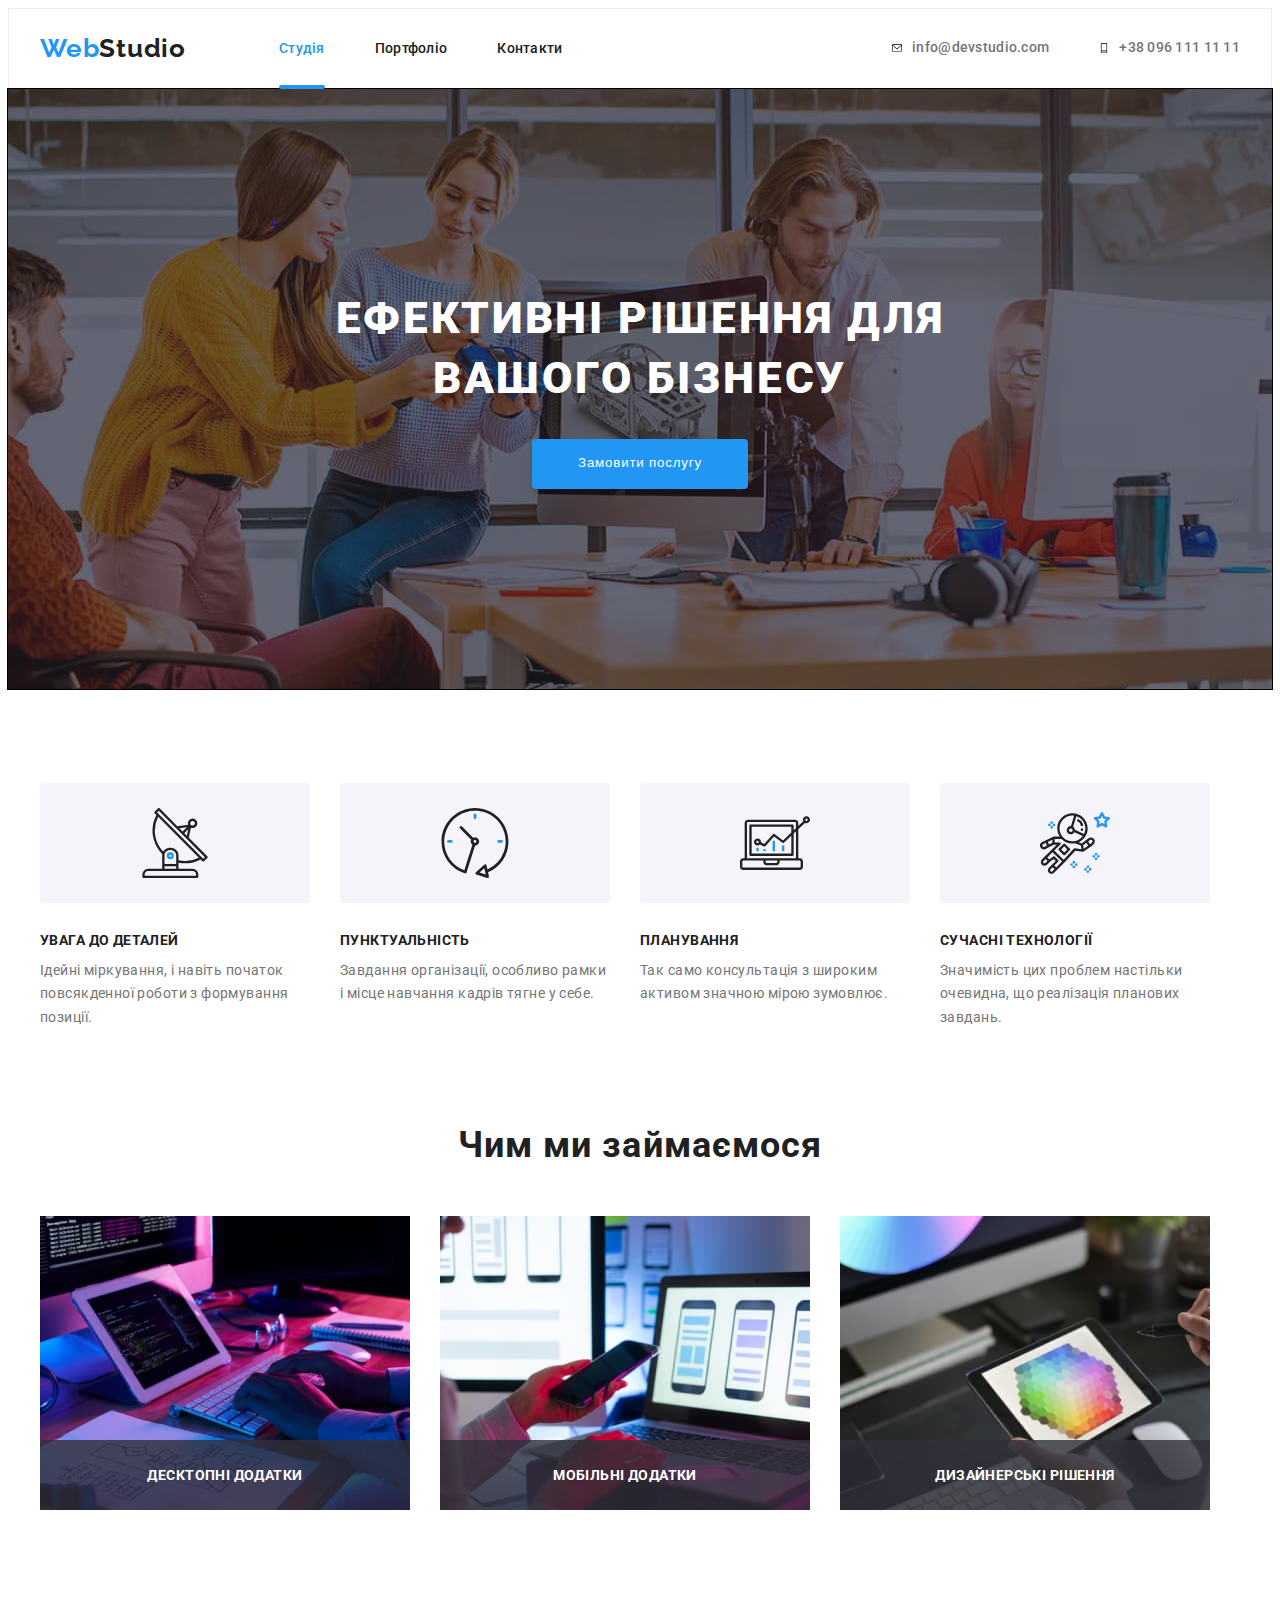
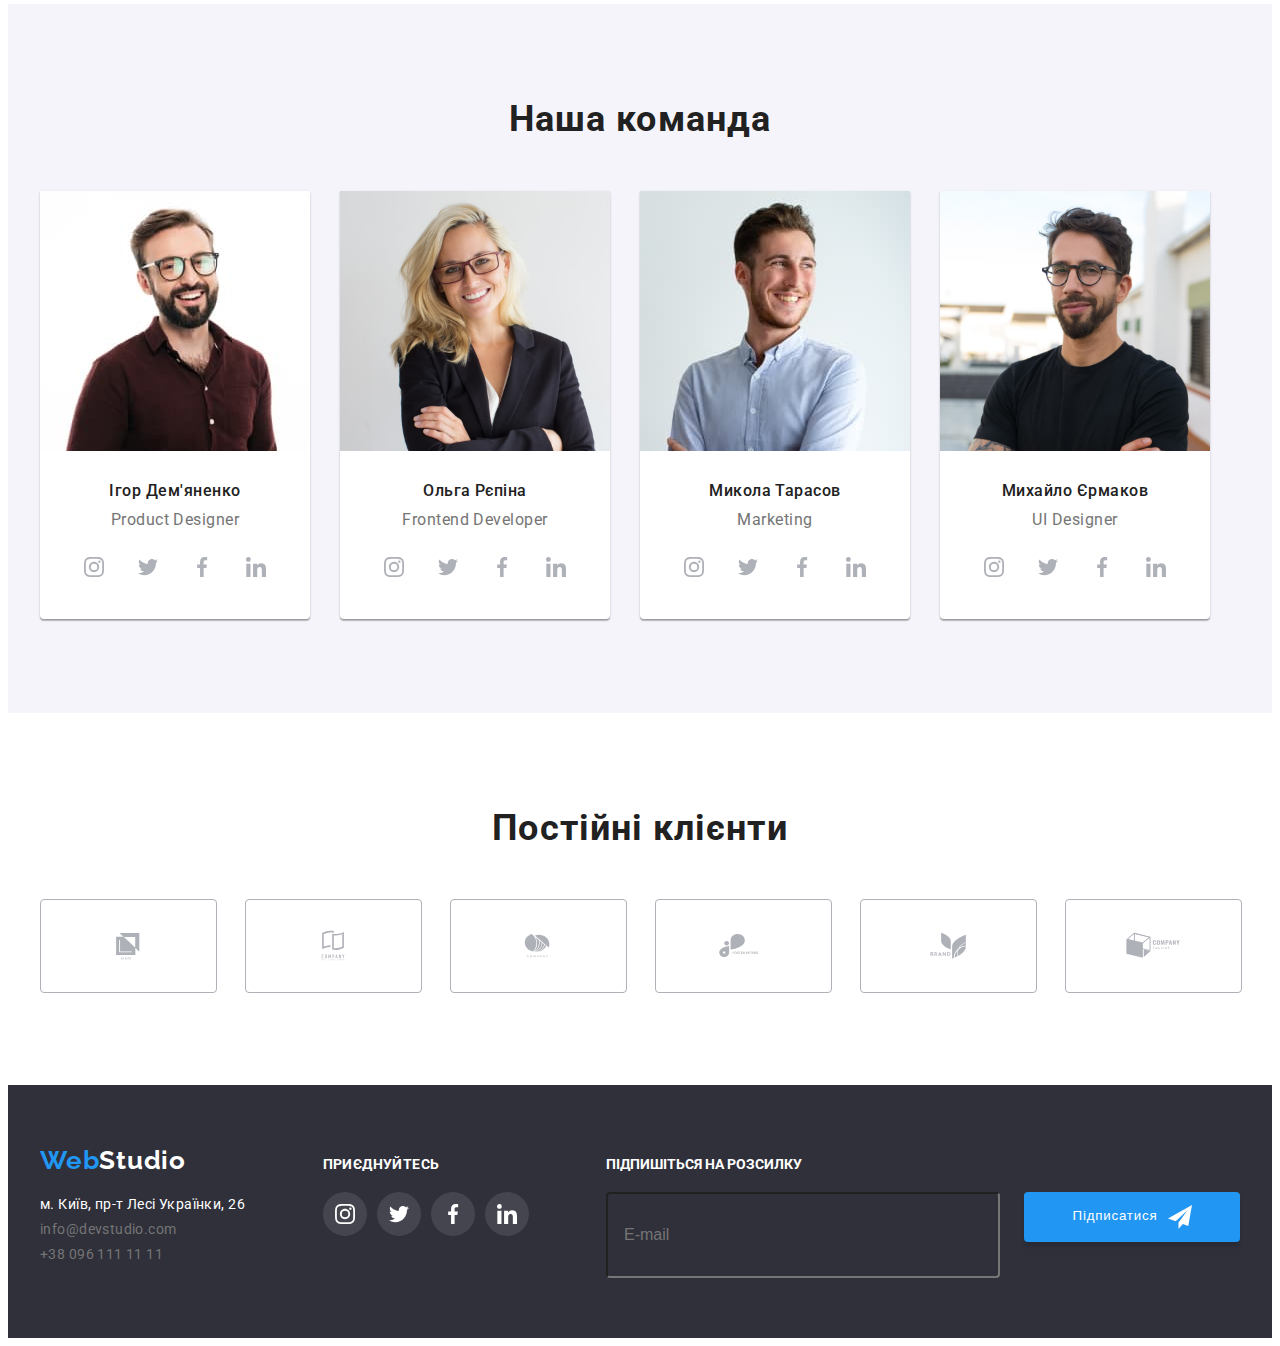
==== index.html @ 76cc4ef3 "Initial commit" ====
<!DOCTYPE html>
<html lang="uk">
  <head>
    <meta charset="UTF-8" />
    <meta http-equiv="X-UA-Compatible" content="IE=edge" />
    <meta name="viewport" content="width=device-width, initial-scale=1.0" />
    <title>Document</title>
    <!-- font-family-->
    <link rel="preconnect" href="https://fonts.googleapis.com" />
    <link rel="preconnect" href="https://fonts.gstatic.com" crossorigin />
    <link
      href="https://fonts.googleapis.com/css2?family=Montserrat:wght@400;700&family=Raleway:wght@300;700&family=Roboto:wght@400;500;700;900&display=swap"
      rel="stylesheet"
    />
    <link
      rel="stylesheet"
      href="https://cdnjs.cloudflare.com/ajax/libs/modern-normalize/1.1.0/modern-normalize.min.css"
      integrity="sha512-wpPYUAdjBVSE4KJnH1VR1HeZfpl1ub8YT/NKx4PuQ5NmX2tKuGu6U/JRp5y+Y8XG2tV+wKQpNHVUX03MfMFn9Q=="
      crossorigin="anonymous"
      referrerpolicy="no-referrer"
    />
    <!--<link rel="stylesheet" href="./css/styles.css" />-->
    <link rel="stylesheet" href="./css/main.min.css" />
  </head>
  <body>
    <header class="header">
      <div class="container header__container">
        <nav class="header__navigation">
          <a href="./index.html" class="logo-header link"
            ><span class="logo-blue">Web</span>Studio</a
          >
          <ul class="header__nav">
            <li>
              <a href="./index.html" class="header__nav-link header__studio link"
                >Студія</a
              >
            </li>
            <li>
              <a href="./portfolio.html" class="header__nav-link link"
                >Портфоліо</a
              >
            </li>
            <li>
              <a href="" class="header__nav-link link">Контакти</a>
            </li>
          </ul>
        </nav>

        <ul class="header__contact">
          <li>
            <a href="mailto:info@devstudio.com" class="header__contact-mail link"
              ><svg class="header__mail-icon" width="10" height="16">
                <use href="./images/icons.svg#icon-envelope-hover"></use></svg>
              info@devstudio.com</a>
                      </li>
          <li>
            <a href="tel:+3809611111" class="header__contact-tel link"
              ><svg class="header__tel-icon" width="10" height="16">
                <use href="./images/icons.svg#icon-Vector"></use>
              </svg>
              +38 096 111 11 11</a>
                      </li>
        </ul>
      </div>
    </header>
    <main>
      <section class="section hero">
        <div class="container">
          <h1 class="hero__title">ЕФЕКТИВНІ РІШЕННЯ ДЛЯ ВАШОГО БІЗНЕСУ</h1>

          <button class="btn" type="button" data-modal-open>
            Замовити послугу
          </button>
        </div>
      </section>
      <section class="section work">
        <div class="container">
          <h2 class="visually-hidden">Особливості</h2>
          <ul class="work-about">
            <li class="work-list">
              <div class="work-group-link link">
                <svg class="work-group-icon" width="70" height="70">
                  <use href="./images/icons.svg#icon-antenna-1"></use>
                </svg>
              </div>
              <h3 class="work-title">УВАГА ДО ДЕТАЛЕЙ</h3>
              <p class="work-text">
                Ідейні міркування, і навіть початок повсякденної роботи з
                формування позиції.
              </p>
            </li>
            <li class="work-list">
              <div class="work-group-link link">
                <svg class="work-group-icon" width="70" height="70">
                  <use href="./images/icons.svg#icon-clock-1"></use>
                </svg>
              </div>
              <h3 class="work-title">ПУНКТУАЛЬНІСТЬ</h3>
              <p class="work-text">
                Завдання організації, особливо рамки і місце навчання кадрів
                тягне у себе.
              </p>
            </li>

            <li class="work-list">
              <div class="work-group-link link">
                <svg class="work-group-icon" width="70" height="70">
                  <use href="./images/icons.svg#icon-diagram-1"></use>
                </svg>
              </div>
              <h3 class="work-title">ПЛАНУВАННЯ</h3>
              <p class="work-text">
                Так само консультація з широким активом значною мірою зумовлює.
              </p>
            </li>
            <li class="work-list">
              <div class="work-group-link link">
                <svg class="work-group-icon" width="70" height="70">
                  <use href="./images/icons.svg#icon-astronaut-1"></use>
                </svg>
              </div>
              <h3 class="work-title">СУЧАСНІ ТЕХНОЛОГІЇ</h3>
              <p class="work-text">
                Значимість цих проблем настільки очевидна, що реалізація
                планових завдань.
              </p>
            </li>
          </ul>
        </div>
      </section>
      <section class="section">
        <div class="container label">
          <h2 class="section__title">Чим ми займаємося</h2>
          <ul class="img-list list">
            <li>
              <div class="img-list-label">
                <img
                  src="./images/comp.jpg"
                  alt="компьютер"
                  width="370"
                  height="294"
                />
                <div class="label-name">
                  <p>ДЕСКТОПНІ ДОДАТКИ</p>
                </div>
              </div>
            </li>
            <li>
              <div class="img-list-label">
                <img
                  src="./images/mobile.jpg"
                  alt="телефон"
                  width="370"
                  height="294"
                />
                <div class="label-name">
                  <p>МОБІЛЬНІ ДОДАТКИ</p>
                </div>
              </div>
            </li>
            <li>
              <div class="img-list-label">
                <img
                  src="./images/tablet.jpg"
                  alt="планшет"
                  width="370"
                  height="294"
                />
                <div class="label-name">
                  <p>ДИЗАЙНЕРСЬКІ РІШЕННЯ</p>
                </div>
              </div>
            </li>
          </ul>
        </div>
      </section>
      <section class="section command">
        <div class="container">
          <h2 class="section__title">Наша команда</h2>
          <ul class="command-img-list list">
            <li class="command-item">
              <img
                class="img"
                src="./images/designer.jpg"
                alt="фото"
                width="270"
                height="260"
              />

              <div class="name-work">
                <h3 class="section__name">Ігор Дем'яненко</h3>
                <p class="section__text" lang="en">Product Designer</p>
                <ul class="soc-list list">
                  <li class="soc-item">
                    <a href="" class="soc-link link"
                      ><svg class="soc-icon" width="20" height="20">
                        <use
                          href="./images/icons.svg#icon-instagram-2"
                        ></use></svg>
                    </a>
                  </li>
                  <li class="soc-item">
                    <a href="" class="soc-link link"
                      ><svg class="soc-icon" width="20" height="20">
                        <use
                          href="./images/icons.svg#icon-twitter-1"
                        ></use></svg>
                    </a>
                  </li>
                  <li class="soc-item">
                    <a href="" class="soc-link link"
                      ><svg class="soc-icon" width="20" height="20">
                        <use
                          href="./images/icons.svg#icon-facebook-1"
                        ></use></svg>
                    </a>
                  </li>
                  <li class="soc-item">
                    <a href="" class="soc-link link"
                      ><svg class="soc-icon" width="20" height="20">
                        <use
                          href="./images/icons.svg#icon-linkedin-1"
                        ></use></svg>
                    </a>
                  </li>
                </ul>
              </div>
            </li>
            <li class="command-item">
              <img
                src="./images/frontend.jpg"
                alt="фото"
                width="270"
                height="260"
              />

              <div class="name-work">
                <h3 class="section__name">Ольга Рєпіна</h3>
                <p class="section__text" lang="en">Frontend Developer</p>
                <ul class="soc-list list">
                  <li class="soc-item">
                    <a href="" class="soc-link link"
                      ><svg class="soc-icon" width="20" height="20">
                        <use
                          href="./images/icons.svg#icon-instagram-2"
                        ></use></svg>
                    </a>
                  </li>
                  <li class="soc-item">
                    <a href="" class="soc-link link"
                      ><svg class="soc-icon" width="20" height="20">
                        <use
                          href="./images/icons.svg#icon-twitter-1"
                        ></use></svg>
                    </a>
                  </li>
                  <li class="soc-item">
                    <a href="" class="soc-link link"
                      ><svg class="soc-icon" width="20" height="20">
                        <use
                          href="./images/icons.svg#icon-facebook-1"
                        ></use></svg>
                    </a>
                  </li>
                  <li class="soc-item">
                    <a href="" class="soc-link link"
                      ><svg class="soc-icon" width="20" height="20">
                        <use
                          href="./images/icons.svg#icon-linkedin-1"
                        ></use></svg>
                    </a>
                  </li>
                </ul>
              </div>
            </li>
            <li class="command-item">
              <img
                src="./images/marketing.jpg"
                alt="фото"
                width="270"
                height="260"
              />

              <div class="name-work">
                <h3 class="section__name">Микола Тарасов</h3>
                <p class="section__text" lang="en">Marketing</p>
                <ul class="soc-list list">
                  <li class="soc-item">
                    <a href="" class="soc-link link"
                      ><svg class="soc-icon" width="20" height="20">
                        <use
                          href="./images/icons.svg#icon-instagram-2"
                        ></use></svg>
                    </a>
                  </li>
                  <li class="soc-item">
                    <a href="" class="soc-link link"
                      ><svg class="soc-icon" width="20" height="20">
                        <use
                          href="./images/icons.svg#icon-twitter-1"
                        ></use></svg>
                    </a>
                  </li>
                  <li class="soc-item">
                    <a href="" class="soc-link link"
                      ><svg class="soc-icon" width="20" height="20">
                        <use
                          href="./images/icons.svg#icon-facebook-1"
                        ></use></svg>
                    </a>
                  </li>
                  <li class="soc-item">
                    <a href="" class="soc-link link"
                      ><svg class="soc-icon" width="20" height="20">
                        <use
                          href="./images/icons.svg#icon-linkedin-1"
                        ></use></svg>
                    </a>
                  </li>
                </ul>
              </div>
            </li>
            <li class="command-item">
              <img src="./images/ui.jpg" alt="фото" width="270" height="260" />

              <div class="name-work">
                <h3 class="section__name">Михайло Єрмаков</h3>
                <p class="section__text" lang="en">UI Designer</p>
                <ul class="soc-list list">
                  <li class="soc-item">
                    <a href="" class="soc-link link"
                      ><svg class="soc-icon" width="20" height="20">
                        <use
                          href="./images/icons.svg#icon-instagram-2"
                        ></use></svg>
                    </a>
                  </li>
                  <li class="soc-item">
                    <a href="" class="soc-link link"
                      ><svg class="soc-icon" width="20" height="20">
                        <use
                          href="./images/icons.svg#icon-twitter-1"
                        ></use></svg>
                    </a>
                  </li>
                  <li class="soc-item">
                    <a href="" class="soc-link link"
                      ><svg class="soc-icon" width="20" height="20">
                        <use
                          href="./images/icons.svg#icon-facebook-1"
                        ></use></svg>
                    </a>
                  </li>
                  <li class="soc-item">
                    <a href="" class="soc-link link"
                      ><svg class="soc-icon" width="20" height="20">
                        <use
                          href="./images/icons.svg#icon-linkedin-1"
                        ></use></svg>
                    </a>
                  </li>
                </ul>
              </div>
            </li>
          </ul>
        </div>
      </section>
      <section class="section">
        <div class="container">
          <h2 class="section__title">Постійні клієнти</h2>
          <ul class="client-list list">
            <li class="client-item">
              <a href="" class="client-link link"
                ><svg class="client-icon" width="106" height="60">
                  <use href="./images/icons.svg#icon-yaco"></use>
                </svg>
              </a>
            </li>
            <li class="client-item">
              <a href="" class="client-link link"
                ><svg class="client-icon" width="106" height="60">
                  <use href="./images/icons.svg#icon-company"></use></svg>
              </a>
            </li>
            <li class="client-item">
              <a href="" class="client-link link"
                ><svg class="client-icon" width="106" height="60">
                  <use href="./images/icons.svg#icon-Logo"></use>
                  </svg></a>
            </li>
            <li class="client-item">
              <a href="" class="client-link link"
                ><svg class="client-icon" width="106" height="60">
                  <use href="./images/icons.svg#icon-Logo-1"></use></svg></a>
            </li>
            <li class="client-item">
              <a href="" class="client-link link"
                ><svg class="client-icon" width="106" height="60">
                  <use href="./images/icons.svg#icon-Logo-2"></use></svg>
              </a>
            </li>
            <li class="client-item">
              <a href="" class="client-link link"
                ><svg class="client-icon" width="106" height="60">
                  <use href="./images/icons.svg#icon-Logo-3"></use></svg>
              </a>
            </li>
          </ul>
        </div>
      </section>
    </main>
    <footer class="footer">
              <div class="container">
          <div class="container-logo">
            <a href="./index.html" class="logo-footer link"
              ><span class="logo-blue">Web</span>Studio</a
            >
            <address class="address">
              <a
                href="https://goo.gl/maps/vG6KCRYgaPiJuEGL6"
                target="_blank"
                rel="noopener noreferrer nofollow"
                class="color-maps link"
                >м. Київ, пр-т Лесі Українки, 26</a
              >
              <ul class="list-address">
                <li>
                  <a href="mailto:info@devstudio.com" class="color-mail link"
                    >info@devstudio.com</a
                  >
                </li>
                <li>
                  <a href="tel:+3809611111" class="color-tel link"
                    >+38 096 111 11 11</a
                  >
                </li>
              </ul>
            </address>
          </div>
         <div class="social">
            <p class="footer__title-soc">приєднуйтесь</p>
            <ul class="footer__soc-list list">
              <li class="footer__soc-item">
                <a href="" class="footer__soc-link link"
                  ><svg class="soc-icon" width="20" height="20">
                    <use href="./images/icons.svg#icon-instagram-2"></use></svg>
                </a>
              </li>
              <li class="footer__soc-item">
                <a href="" class="footer__soc-link link"
                  ><svg class="soc-icon" width="20" height="20">
                    <use href="./images/icons.svg#icon-twitter-1"></use></svg>
                </a>
              </li>
              <li class="footer__soc-item">
                <a href="" class="footer__soc-link link"
                  ><svg class="soc-icon" width="20" height="20">
                    <use href="./images/icons.svg#icon-facebook-1"></use></svg>
                </a>
              </li>
              <li class="footer__soc-item">
                <a href="" class="footer__soc-link link"
                  ><svg class="soc-icon" width="20" height="20">
                    <use href="./images/icons.svg#icon-linkedin-1"></use></svg>
                </a>
              </li>
            </ul>
         </div> 
          <div class="mail-list">
            <b class="title-mail">ПІДПИШІТЬСЯ НА РОЗСИЛКУ</b>
            <form class="group-subscribe">
              <input
                class="mail-input"
                type="email"
                name="mail"
                id="mail"
                placeholder="E-mail"
              />
              <label class="mail-label" for="mail"></label>
              <button class="subscribe" type="submit">
                Підписатися
                <svg class="icon-subscribe" width="24" height="24">
                  <use href="./images/icons.svg#icon-icon-send-1"></use>
                </svg>
              </button>
            </form>
          </div>
        </div>
             </footer>
    <div class="backdrop is-hidden" data-modal>
      <div class="modal">
        <button type="button" class="modal__close" data-modal-close>
          <svg class="modal__close-icon" width="18" height="18">
            <use href="./images/icons.svg#icon-close-black-18dp-2-1-1"></use>
          </svg>
        </button>
            <b class="group-title">Залиште свої дані, ми вам передзвонимо</b>
            <form>
          <div class="form-fild">
            <label class="form-label" for="name">Ім'я</label>
            <input class="form-input" type="text" name="name" id="name" />
            <svg class="modal__icon" width="12" height="12">
              <use href="./images/icons.svg#icon-person-black-18dp-1-1"></use>
            </svg>
                    </div>
          <div class="form-fild">
            <label class="form-label" for="tel">Телефон</label>
            <input class="form-input" type="tel" name="tel" id="tel" />
            <svg class="modal__icon" width="13" height="13">
              <use href="./images/icons.svg#icon-phone-black-18dp-1-1"></use>
            </svg>
          </div>
          <div class="form-fild">
            <label class="form-label" for="email">Пошта</label>
            <input class="form-input" type="email" name="email" id="email" />
           <svg class="modal__icon" width="15" height="12">
              <use href="./images/icons.svg#icon-email-black-18dp-1-1"></use>
            </svg>
          </div>
          <div class="form-comment">
            <label class="form-comment-label" for="comment">Коментар</label> 
            <textarea  class="text-input"            
              name="comment" id="comment"
              placeholder="Введіть текст"></textarea>
                     </div> 
          <div class="form-fild-check">  
                 <input
              class="check-input"
              type="checkbox"
              name="privacy"
              id="privacy"
            />
            <label class="check-text" for="privacy"> 
 Погоджуюся з розсилкою та приймаю
             <a class="terms-contract" href=""
                >Умови договору</a
              ></label>  
                    </div>
                   
                    <button class="modal__send" type="submit">Відправити</button>   
                  </form>
      
      </div>
    </div>
    <script src="./js/modal.js"></script>
  </body>
</html>
---- css/styles.css ----

---- css/main.min.css ----
:root{--main-title-color: #ffffff;--body-title-color: #212121;--body-text-color: #757575;--accent-color: #2196f3;--card-set-gap: 30px;--card-shadow: 0px 2px 1px -1px rgba(0, 0, 0, 0.2), 0px 1px 1px 0px rgba(0, 0, 0, 0.14), 0px 1px 3px 0px rgba(0, 0, 0, 0.12);--timing-function: cubic-bezier(0.4, 0, 0.2, 1)}.visually-hidden{position:absolute;white-space:nowrap;width:1px;height:1px;overflow:hidden;border:0;padding:0;clip:rect(0 0 0 0);-webkit-clip-path:inset(50%);clip-path:inset(50%);margin:-1px}body{font-family:"Roboto",sans-serif;font-size:14px;color:var(--body-title-color)}.container{width:1200px;padding-left:15px;padding-right:15px;margin-left:auto;margin-right:auto}.footer>.container{display:flex;align-items:baseline;justify-content:space-between}p,h1,h2,h3,h4,h5,h6{margin:0}img{display:block;max-width:100%;height:auto}ul,ol{margin:0}ul{list-style:none;padding-left:0}.div{margin:0}button{cursor:pointer}.link{text-decoration:none;color:inherit}.list{marker:none;padding:0;margin:0;display:flex;gap:30px;flex-wrap:wrap}.btn{background-color:var(--accent-color);width:216px;height:50px;text-align:center;line-height:1.87;letter-spacing:.06em;color:var(--main-title-color);box-shadow:0px 4px 4px rgba(0,0,0,.15);border-radius:4px;border:none;margin-top:30px}.button-list{text-align:center}.subscribe{background-color:var(--accent-color);display:flex;width:216px;height:50px;top:50%;left:50%;justify-content:center;align-items:center;text-align:center;line-height:1.87;letter-spacing:.06em;color:var(--main-title-color);box-shadow:0px 4px 4px rgba(0,0,0,.15);border-radius:4px;border:none;gap:10px}.cursor{display:flex;margin-bottom:50px;justify-content:center;gap:8px}.cursor .cursor-btn{background:#f5f4fa;border-radius:4px;border:#f5f4fa;display:inline-block;min-width:73px;min-height:38px;padding:6px 25px 6px 25px;font-weight:500;font-family:inherit;font-size:16px;transition-timing-function:var(--timing-function);transition-delay:250ms;transition-property:color,background-color,box-shadow}.cursor-btn:hover,.cursor-btn:focus{color:var(--main-title-color);background-color:var(--accent-color);box-shadow:0px 3px 1px rgba(0,0,0,.1),0px 1px 2px rgba(0,0,0,.08),0px 2px 2px rgba(0,0,0,.12)}.card-content-link{display:block;transition-timing-function:var(--timing-function);transition-delay:250ms;transition-property:box-shadow,transform}.card-content-link:hover{box-shadow:0px 1px 1px rgba(0,0,0,.12),0px 4px 4px rgba(0,0,0,.06),1px 4px 6px rgba(0,0,0,.16)}.card-content-img{position:relative;overflow:hidden}.card-content-text{position:absolute;top:0;font-size:18px;letter-spacing:.03em;line-height:156%;width:100%;height:100%;background:rgba(33,150,243,.9);color:var(--main-title-color);transition-timing-function:var(--timing-function);transition-delay:250ms;transition-property:transform;transition:transform 250ms linear;transform:translateY(100%)}.card-content-text p{padding-top:63px;padding-bottom:63px;padding-left:24px;padding-right:24px}.item:hover .card-content-text{transform:translateY(0%)}.card-set{list-style:none}.card-set .item{width:calc((100% - 60px)/3);border:1px solid #eee;background:#fff}.check-text{display:flex;align-items:center;font-size:14px;line-height:1.71;color:#757575}.check-input{-webkit-appearance:none;-moz-appearance:none}.check-text::before{content:"";width:16px;height:15px;border:2px solid #212121;border-radius:3px;margin-right:5px;display:flex;align-items:center;justify-content:center;fill:rgba(0,0,0,0)}.check-input:checked+.check-text::before{background-color:var(--accent-color);border-color:rgba(0,0,0,0);background-image:url(../images/check.svg);background-repeat:no-repeat}.client-item{width:calc((100% - 150px)/6);height:92px}.client-link{width:100%;height:100%;display:flex;align-items:center;justify-content:center;fill:#afb1b8;border:1px solid #afb1b8;border-radius:4px;transition-timing-function:var(--timing-function);transition-delay:250ms;transition-property:fill,border}.client-link:hover,.client-link:focus{fill:var(--accent-color);border:1px solid var(--accent-color)}.logo-header{font-family:"Raleway";font-weight:700;font-size:26px;line-height:1.19;letter-spacing:.03em;color:var(--body-title-color)}.logo-footer{font-family:"Raleway";font-weight:700;font-size:26px;line-height:1.19;letter-spacing:.03em;color:#fff;margin-bottom:20px}.logo-blue{color:#2196f3}.modal{padding:40px;width:528px;min-height:581px;background-color:var(--main-title-color);position:absolute;top:50%;left:50%;transform:translate(-50%, -50%) scale(1);transition:transform 300ms linear;box-shadow:0px 1px 3px rgba(0,0,0,.12),0px 1px 1px rgba(0,0,0,.14),0px 2px 1px rgba(0,0,0,.2);border-radius:4px}.backdrop.is-hidden .modal{transform:translate(-50%, -50%) scale(0)}.modal__close{width:30px;height:30px;background-color:rgba(0,0,0,0);border:1px solid rgba(0,0,0,.1);border-radius:50%;position:absolute;right:10px;top:10px;display:flex;align-items:center;justify-content:center;cursor:pointer}.modal__close-icon{transition-timing-function:var(--timing-function);transition-delay:250ms;transition-property:fill}.modal__close-icon:hover,.modal__close-icon:focus{fill:var(--accent-color)}.modal__icon{position:absolute;justify-content:center;top:50%;left:15px;transform:translateY(50%);transition-property:fill;transition-timing-function:var(--timing-function);transition-delay:250ms}.modal__send{display:flex;position:absolute;justify-content:center;align-items:center;background-color:var(--accent-color);width:200px;height:50px;line-height:1.87;letter-spacing:.06em;color:var(--main-title-color);box-shadow:0px 4px 4px rgba(0,0,0,.15);border-radius:4px;border:none;transform:translateX(65%)}.section{padding:94px 0}.section__title{font-size:36px;line-height:1.17;letter-spacing:.03em;text-align:center;margin-bottom:50px}.section__name{font-weight:500;font-size:16px;line-height:1.19;text-align:center;letter-spacing:.03em;margin-bottom:10px}.section__text{font-size:16px;line-height:1.19;text-align:center;letter-spacing:.03em;color:var(--body-text-color);margin-bottom:16px}.section .work{padding-left:215px;padding-right:215px;padding-top:0;padding-bottom:0}.soc-list{display:flex;justify-content:center;gap:10px}.soc-item{width:44px;height:44px}.soc-link{width:100%;height:100%;background:var(--main-title-color);border-radius:50%;display:block;display:flex;align-items:center;justify-content:center;fill:#afb1b8;transition-timing-function:var(--timing-function);transition-delay:250ms;transition-property:fill,background-color}.soc-link:hover,.soc-link:focus{fill:var(--main-title-color);background-color:var(--accent-color)}.backdrop{top:0;left:0;width:100%;height:100%;background:rgba(0,0,0,.2);position:fixed;transition:opasity 300ms linear,visibility 300ms linear}.backdrop.is-hidden{opacity:0;visibility:hidden;pointer-events:none}.group-title{justify-content:center;display:flex;margin-bottom:12px;font-size:20px;line-height:1.15;text-align:center;letter-spacing:.03em;color:var(--body-title-color)}.command{background:#f5f4fa}.command-item>.name-work{padding-top:30px;padding-bottom:30px}.command-img-list>.command-item{border-radius:0px 0px 4px 4px;box-shadow:0px 1px 3px rgba(0,0,0,.12),0px 1px 1px rgba(0,0,0,.14),0px 2px 1px rgba(0,0,0,.2);background:#fff}.address{margin-top:20px}address{font-style:normal}.list-address{marker:none;padding:0;margin:0;display:flex;flex-direction:column;gap:9px}.contacts,.color-tel-black,.color-mail-black,.studio-black,.color-studio-black{color:var(--body-title-color)}.color-mail:hover,.color-mail:focus,.color-tel:hover,.color-tel:focus{color:var(--accent-color)}.color-mail,.color-tel{letter-spacing:.03em;color:var(--body-text-color);transition-timing-function:var(--timing-function);transition-delay:250ms;transition-property:color}.color-mail{margin-bottom:9px}.color-maps{letter-spacing:.03em;color:var(--main-title-color);margin-bottom:9px;display:inline-block}.color-studio,.color-address,.color-info{color:var(--main-title-color)}.footer{background-color:#2f303a;padding:60px 0}.footer__title-soc{font-weight:700;margin-bottom:20px;letter-spacing:.03em;text-transform:uppercase;color:var(--main-title-color)}.footer__soc-list{gap:10px}.footer__soc-item{width:44px;height:44px}.footer__soc-link{width:100%;height:100%;background:rgba(255,255,255,.1);border-radius:50%;display:block;display:flex;align-items:center;justify-content:center;fill:var(--main-title-color);transition-timing-function:var(--timing-function);transition-delay:250ms;transition-property:background-color}.footer__soc-link:hover,.footer__soc-link:focus{background-color:var(--accent-color)}.footer__soc-list{margin:0}.mail-input{width:358px;height:50px;border-radius:4px;background-color:#2f303a;color:rgba(255,255,255,.6);font-size:16px;padding:16px}.icon-subscribe{fill:var(--main-title-color)}.title-mail{color:var(--main-title-color)}.form-input{width:100%;height:40px;margin:0;padding:5px 30px;font:inherit;border-radius:4px;border:1px solid rgba(33,33,33,.2);outline:rgba(0,0,0,0);transition-property:border-color;transition-timing-function:var(--timing-function);transition-delay:250ms}.form-input:focus{border-color:var(--accent-color)}.form-label{display:block;margin-bottom:4px;margin-left:4px;font-size:12px;letter-spacing:.01em;color:#757575;line-height:1.17}.form-fild-check{display:flex;justify-content:center;margin-bottom:30px}.form-comment-label{display:block;margin-bottom:4px;margin-left:4px;font-size:12px;letter-spacing:.01em;color:#757575;line-height:1.17}.form-comment{display:flex;flex-direction:column;margin-bottom:20px;position:relative;width:100%}.form-fild{display:flex;flex-direction:column;margin-bottom:10px;width:100%;position:relative}.form-input:focus+.modal__icon{fill:var(--accent-color)}.group-subscribe{display:flex;gap:12px;margin-top:20px}.terms-contract{color:var(--accent-color);margin-left:5px}textarea{resize:none}.label-name{position:absolute;bottom:0;width:370px;height:70px;color:var(--main-title-color);background:rgba(47,48,58,.8);text-align:center;letter-spacing:.03em;text-transform:uppercase}.label-name>p{margin-top:27px;margin-bottom:27px;font-weight:700}.text-input{padding-left:16px;padding-top:12px;width:100%;height:120px;border:1px solid rgba(33,33,33,.2);outline:rgba(0,0,0,0);border-radius:4px;transition-property:border-color;transition-timing-function:var(--timing-function);transition-delay:250ms}.text-input:focus{border-color:var(--accent-color)}.text-input::-moz-placeholder{font-size:12px;fill:rgba(117,117,117,.5);line-height:1.17}.text-input:-ms-input-placeholder{font-size:12px;fill:rgba(117,117,117,.5);line-height:1.17}.text-input::placeholder{font-size:12px;fill:rgba(117,117,117,.5);line-height:1.17}.header{padding:24px 0;border:1px solid #ececec}.header__navigation{display:flex;align-items:center}.header__nav{display:flex;gap:50px;text-align:center;margin-left:93px;padding-left:0}.header__nav-link{font-weight:500;line-height:1.14;letter-spacing:.02em;color:var(--body-title-color);min-width:45px;min-height:16px;display:inline-block;position:relative;transition-property:color;transition-timing-function:var(--timing-function);transition-delay:250ms}.header__container{display:flex}.header__contact{display:flex;gap:50px;text-align:center;margin-left:auto;align-items:center}.header__nav-link:hover,.header__nav-link:focus,.header__contact-mail:hover,.header__contact-mail:focus,.header__contact-tel:hover,.header__contact-tel:focus{color:var(--accent-color)}.header__studio::after,.header__portfolio::after{content:"";position:absolute;display:inline-block;bottom:-32px;left:0;height:4px;width:100%;border-radius:2px;background:var(--accent-color)}.header__contact-mail,.header__contact-tel{font-weight:500;line-height:1.14;letter-spacing:.02em;color:var(--body-text-color);display:inline-block;transition-timing-function:var(--timing-function);transition-delay:250ms;transition-property:fill}.header__contact .header__contact-mail{display:flex;gap:10px}.header__mail-icon{transition-timing-function:var(--timing-function);transition-delay:250ms;transition-property:fill}.header__contact-mail:hover .header__mail-icon{fill:var(--accent-color)}.header__contact .header__contact-tel{display:flex;gap:10px}.header__tel-icon{transition-timing-function:var(--timing-function);transition-delay:250ms;transition-property:fill}.header__contact-tel:hover .header__tel-icon{fill:var(--accent-color)}.header__studio{color:var(--accent-color)}.header__portfolio{color:var(--accent-color)}.hero{text-align:center;background-color:#2f303a;color:var(--main-title-color);padding:200px 0;max-width:1600px;margin-left:auto;margin-right:auto;outline:1px solid #000;background:#c4c4c4;background-repeat:no-repeat;background-size:cover;background-position:center;background-image:linear-gradient(rgba(47, 48, 58, 0.4), rgba(47, 48, 58, 0.4)),url(../images/overlay.jpg)}.hero__title{font-weight:900;font-size:44px;line-height:1.36;letter-spacing:.06em;text-align:center;text-transform:uppercase;margin:0 auto;width:696px;margin-left:auto;margin-right:auto}.img-list-label{position:relative}.img-list{padding:0;margin:0;display:flex;gap:var(--card-set-gap)}.work{padding-bottom:0}.work-title{margin-top:30px;margin-bottom:10px;font-size:14px;line-height:1.14;letter-spacing:.03em;text-transform:uppercase;margin-bottom:10px}.work-text{line-height:1.71;letter-spacing:.03em;color:var(--body-text-color);width:270px}.work-list{width:calc((100% - 90px)/4)}.work-group-link{height:120px;background:#f5f4fa;border-radius:4px;display:flex;align-items:center;justify-content:center;fill:var(--main-title-color)}.work-about{display:inline-flex;gap:30px}.portfolio__title-list{font-size:18px;line-height:2;letter-spacing:.06em;padding-left:24px;padding-right:24px;padding-top:20px}.portfolio__text{font-size:16px;line-height:1.88;letter-spacing:.03em;color:var(--body-text-color);padding-left:24px;padding-right:24px;padding-top:4px;padding-bottom:20px}/*# sourceMappingURL=main.min.css.map */
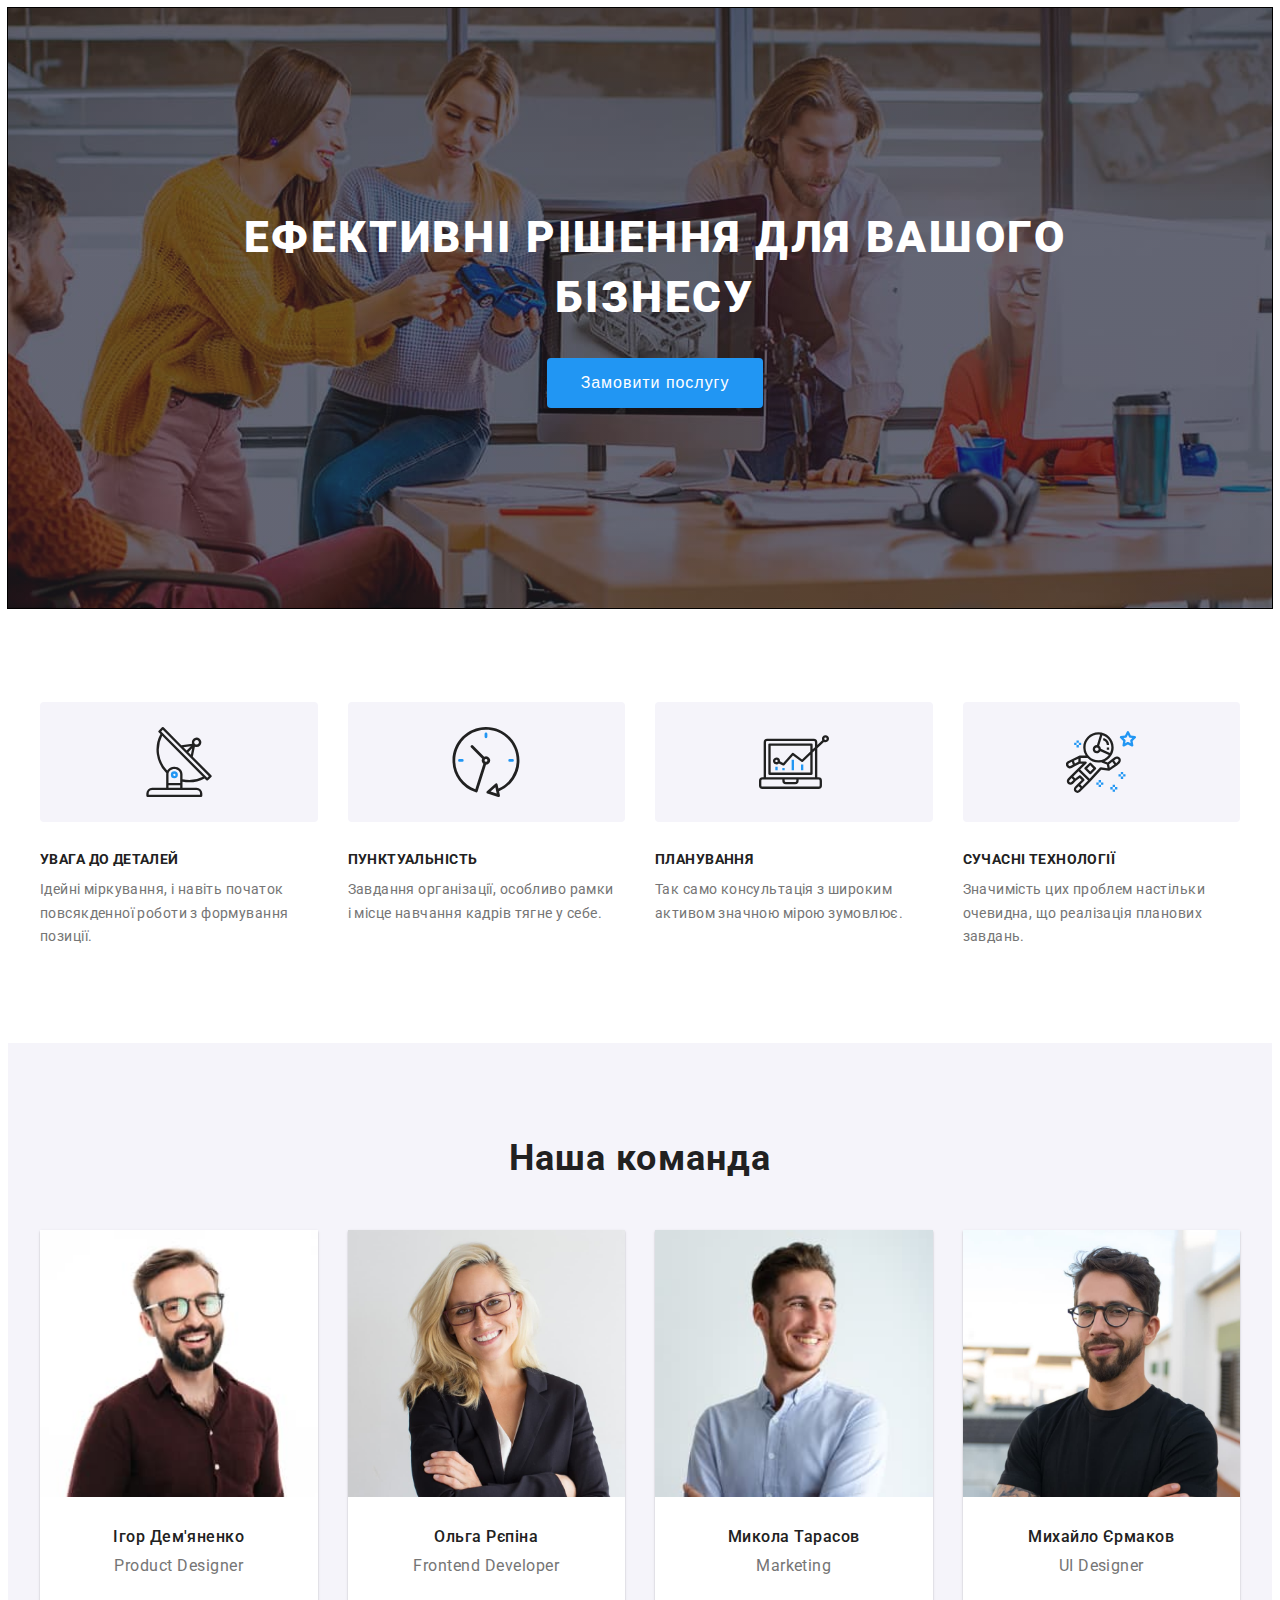
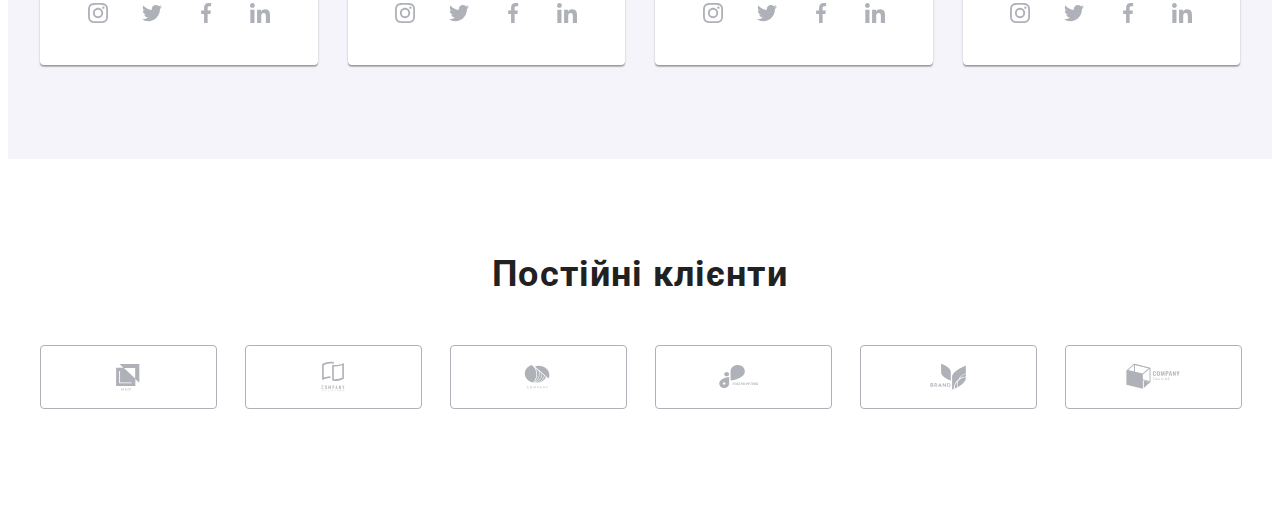
==== commit ddc00915: "зміни" ====
--- a/index.html
+++ b/index.html
@@ -23,7 +23,7 @@
     <link rel="stylesheet" href="./css/main.min.css" />
   </head>
   <body>
-    <header class="header">
+    <!--<header class="header">
       <div class="container header__container">
         <nav class="header__navigation">
           <a href="./index.html" class="logo-header link"
@@ -62,7 +62,7 @@
                       </li>
         </ul>
       </div>
-    </header>
+    </header>-->
     <main>
       <section class="section hero">
         <div class="container">
@@ -73,7 +73,7 @@
           </button>
         </div>
       </section>
-      <section class="section work">
+     <section class="section work">
         <div class="container">
           <h2 class="visually-hidden">Особливості</h2>
           <ul class="work-about">
@@ -128,7 +128,7 @@
           </ul>
         </div>
       </section>
-      <section class="section">
+      <!--<section class="section">
         <div class="container label">
           <h2 class="section__title">Чим ми займаємося</h2>
           <ul class="img-list list">
@@ -173,7 +173,7 @@
             </li>
           </ul>
         </div>
-      </section>
+      </section>-->
       <section class="section command">
         <div class="container">
           <h2 class="section__title">Наша команда</h2>
@@ -181,7 +181,7 @@
             <li class="command-item">
               <img
                 class="img"
-                src="./images/designer.jpg"
+                src="./images/command/designer.jpg"
                 alt="фото"
                 width="270"
                 height="260"
@@ -228,7 +228,7 @@
             </li>
             <li class="command-item">
               <img
-                src="./images/frontend.jpg"
+                src="./images/command/frontend.jpg"
                 alt="фото"
                 width="270"
                 height="260"
@@ -275,7 +275,7 @@
             </li>
             <li class="command-item">
               <img
-                src="./images/marketing.jpg"
+                src="./images/command/marketing.jpg"
                 alt="фото"
                 width="270"
                 height="260"
@@ -321,7 +321,7 @@
               </div>
             </li>
             <li class="command-item">
-              <img src="./images/ui.jpg" alt="фото" width="270" height="260" />
+              <img src="./images/command/ui.jpg" alt="фото" width="270" height="260" />
 
               <div class="name-work">
                 <h3 class="section__name">Михайло Єрмаков</h3>
@@ -409,7 +409,7 @@
         </div>
       </section>
     </main>
-    <footer class="footer">
+   <!-- <footer class="footer">
               <div class="container">
           <div class="container-logo">
             <a href="./index.html" class="logo-footer link"
@@ -486,8 +486,8 @@
             </form>
           </div>
         </div>
-             </footer>
-    <div class="backdrop is-hidden" data-modal>
+             </footer>-->
+   <!-- <div class="backdrop is-hidden" data-modal>
       <div class="modal">
         <button type="button" class="modal__close" data-modal-close>
           <svg class="modal__close-icon" width="18" height="18">
@@ -542,6 +542,6 @@
       
       </div>
     </div>
-    <script src="./js/modal.js"></script>
+    <script src="./js/modal.js"></script>-->
   </body>
 </html>
--- a/css/main.min.css
+++ b/css/main.min.css
@@ -1 +1 @@
-:root{--main-title-color: #ffffff;--body-title-color: #212121;--body-text-color: #757575;--accent-color: #2196f3;--card-set-gap: 30px;--card-shadow: 0px 2px 1px -1px rgba(0, 0, 0, 0.2), 0px 1px 1px 0px rgba(0, 0, 0, 0.14), 0px 1px 3px 0px rgba(0, 0, 0, 0.12);--timing-function: cubic-bezier(0.4, 0, 0.2, 1)}.visually-hidden{position:absolute;white-space:nowrap;width:1px;height:1px;overflow:hidden;border:0;padding:0;clip:rect(0 0 0 0);-webkit-clip-path:inset(50%);clip-path:inset(50%);margin:-1px}body{font-family:"Roboto",sans-serif;font-size:14px;color:var(--body-title-color)}.container{width:1200px;padding-left:15px;padding-right:15px;margin-left:auto;margin-right:auto}.footer>.container{display:flex;align-items:baseline;justify-content:space-between}p,h1,h2,h3,h4,h5,h6{margin:0}img{display:block;max-width:100%;height:auto}ul,ol{margin:0}ul{list-style:none;padding-left:0}.div{margin:0}button{cursor:pointer}.link{text-decoration:none;color:inherit}.list{marker:none;padding:0;margin:0;display:flex;gap:30px;flex-wrap:wrap}.btn{background-color:var(--accent-color);width:216px;height:50px;text-align:center;line-height:1.87;letter-spacing:.06em;color:var(--main-title-color);box-shadow:0px 4px 4px rgba(0,0,0,.15);border-radius:4px;border:none;margin-top:30px}.button-list{text-align:center}.subscribe{background-color:var(--accent-color);display:flex;width:216px;height:50px;top:50%;left:50%;justify-content:center;align-items:center;text-align:center;line-height:1.87;letter-spacing:.06em;color:var(--main-title-color);box-shadow:0px 4px 4px rgba(0,0,0,.15);border-radius:4px;border:none;gap:10px}.cursor{display:flex;margin-bottom:50px;justify-content:center;gap:8px}.cursor .cursor-btn{background:#f5f4fa;border-radius:4px;border:#f5f4fa;display:inline-block;min-width:73px;min-height:38px;padding:6px 25px 6px 25px;font-weight:500;font-family:inherit;font-size:16px;transition-timing-function:var(--timing-function);transition-delay:250ms;transition-property:color,background-color,box-shadow}.cursor-btn:hover,.cursor-btn:focus{color:var(--main-title-color);background-color:var(--accent-color);box-shadow:0px 3px 1px rgba(0,0,0,.1),0px 1px 2px rgba(0,0,0,.08),0px 2px 2px rgba(0,0,0,.12)}.card-content-link{display:block;transition-timing-function:var(--timing-function);transition-delay:250ms;transition-property:box-shadow,transform}.card-content-link:hover{box-shadow:0px 1px 1px rgba(0,0,0,.12),0px 4px 4px rgba(0,0,0,.06),1px 4px 6px rgba(0,0,0,.16)}.card-content-img{position:relative;overflow:hidden}.card-content-text{position:absolute;top:0;font-size:18px;letter-spacing:.03em;line-height:156%;width:100%;height:100%;background:rgba(33,150,243,.9);color:var(--main-title-color);transition-timing-function:var(--timing-function);transition-delay:250ms;transition-property:transform;transition:transform 250ms linear;transform:translateY(100%)}.card-content-text p{padding-top:63px;padding-bottom:63px;padding-left:24px;padding-right:24px}.item:hover .card-content-text{transform:translateY(0%)}.card-set{list-style:none}.card-set .item{width:calc((100% - 60px)/3);border:1px solid #eee;background:#fff}.check-text{display:flex;align-items:center;font-size:14px;line-height:1.71;color:#757575}.check-input{-webkit-appearance:none;-moz-appearance:none}.check-text::before{content:"";width:16px;height:15px;border:2px solid #212121;border-radius:3px;margin-right:5px;display:flex;align-items:center;justify-content:center;fill:rgba(0,0,0,0)}.check-input:checked+.check-text::before{background-color:var(--accent-color);border-color:rgba(0,0,0,0);background-image:url(../images/check.svg);background-repeat:no-repeat}.client-item{width:calc((100% - 150px)/6);height:92px}.client-link{width:100%;height:100%;display:flex;align-items:center;justify-content:center;fill:#afb1b8;border:1px solid #afb1b8;border-radius:4px;transition-timing-function:var(--timing-function);transition-delay:250ms;transition-property:fill,border}.client-link:hover,.client-link:focus{fill:var(--accent-color);border:1px solid var(--accent-color)}.logo-header{font-family:"Raleway";font-weight:700;font-size:26px;line-height:1.19;letter-spacing:.03em;color:var(--body-title-color)}.logo-footer{font-family:"Raleway";font-weight:700;font-size:26px;line-height:1.19;letter-spacing:.03em;color:#fff;margin-bottom:20px}.logo-blue{color:#2196f3}.modal{padding:40px;width:528px;min-height:581px;background-color:var(--main-title-color);position:absolute;top:50%;left:50%;transform:translate(-50%, -50%) scale(1);transition:transform 300ms linear;box-shadow:0px 1px 3px rgba(0,0,0,.12),0px 1px 1px rgba(0,0,0,.14),0px 2px 1px rgba(0,0,0,.2);border-radius:4px}.backdrop.is-hidden .modal{transform:translate(-50%, -50%) scale(0)}.modal__close{width:30px;height:30px;background-color:rgba(0,0,0,0);border:1px solid rgba(0,0,0,.1);border-radius:50%;position:absolute;right:10px;top:10px;display:flex;align-items:center;justify-content:center;cursor:pointer}.modal__close-icon{transition-timing-function:var(--timing-function);transition-delay:250ms;transition-property:fill}.modal__close-icon:hover,.modal__close-icon:focus{fill:var(--accent-color)}.modal__icon{position:absolute;justify-content:center;top:50%;left:15px;transform:translateY(50%);transition-property:fill;transition-timing-function:var(--timing-function);transition-delay:250ms}.modal__send{display:flex;position:absolute;justify-content:center;align-items:center;background-color:var(--accent-color);width:200px;height:50px;line-height:1.87;letter-spacing:.06em;color:var(--main-title-color);box-shadow:0px 4px 4px rgba(0,0,0,.15);border-radius:4px;border:none;transform:translateX(65%)}.section{padding:94px 0}.section__title{font-size:36px;line-height:1.17;letter-spacing:.03em;text-align:center;margin-bottom:50px}.section__name{font-weight:500;font-size:16px;line-height:1.19;text-align:center;letter-spacing:.03em;margin-bottom:10px}.section__text{font-size:16px;line-height:1.19;text-align:center;letter-spacing:.03em;color:var(--body-text-color);margin-bottom:16px}.section .work{padding-left:215px;padding-right:215px;padding-top:0;padding-bottom:0}.soc-list{display:flex;justify-content:center;gap:10px}.soc-item{width:44px;height:44px}.soc-link{width:100%;height:100%;background:var(--main-title-color);border-radius:50%;display:block;display:flex;align-items:center;justify-content:center;fill:#afb1b8;transition-timing-function:var(--timing-function);transition-delay:250ms;transition-property:fill,background-color}.soc-link:hover,.soc-link:focus{fill:var(--main-title-color);background-color:var(--accent-color)}.backdrop{top:0;left:0;width:100%;height:100%;background:rgba(0,0,0,.2);position:fixed;transition:opasity 300ms linear,visibility 300ms linear}.backdrop.is-hidden{opacity:0;visibility:hidden;pointer-events:none}.group-title{justify-content:center;display:flex;margin-bottom:12px;font-size:20px;line-height:1.15;text-align:center;letter-spacing:.03em;color:var(--body-title-color)}.command{background:#f5f4fa}.command-item>.name-work{padding-top:30px;padding-bottom:30px}.command-img-list>.command-item{border-radius:0px 0px 4px 4px;box-shadow:0px 1px 3px rgba(0,0,0,.12),0px 1px 1px rgba(0,0,0,.14),0px 2px 1px rgba(0,0,0,.2);background:#fff}.address{margin-top:20px}address{font-style:normal}.list-address{marker:none;padding:0;margin:0;display:flex;flex-direction:column;gap:9px}.contacts,.color-tel-black,.color-mail-black,.studio-black,.color-studio-black{color:var(--body-title-color)}.color-mail:hover,.color-mail:focus,.color-tel:hover,.color-tel:focus{color:var(--accent-color)}.color-mail,.color-tel{letter-spacing:.03em;color:var(--body-text-color);transition-timing-function:var(--timing-function);transition-delay:250ms;transition-property:color}.color-mail{margin-bottom:9px}.color-maps{letter-spacing:.03em;color:var(--main-title-color);margin-bottom:9px;display:inline-block}.color-studio,.color-address,.color-info{color:var(--main-title-color)}.footer{background-color:#2f303a;padding:60px 0}.footer__title-soc{font-weight:700;margin-bottom:20px;letter-spacing:.03em;text-transform:uppercase;color:var(--main-title-color)}.footer__soc-list{gap:10px}.footer__soc-item{width:44px;height:44px}.footer__soc-link{width:100%;height:100%;background:rgba(255,255,255,.1);border-radius:50%;display:block;display:flex;align-items:center;justify-content:center;fill:var(--main-title-color);transition-timing-function:var(--timing-function);transition-delay:250ms;transition-property:background-color}.footer__soc-link:hover,.footer__soc-link:focus{background-color:var(--accent-color)}.footer__soc-list{margin:0}.mail-input{width:358px;height:50px;border-radius:4px;background-color:#2f303a;color:rgba(255,255,255,.6);font-size:16px;padding:16px}.icon-subscribe{fill:var(--main-title-color)}.title-mail{color:var(--main-title-color)}.form-input{width:100%;height:40px;margin:0;padding:5px 30px;font:inherit;border-radius:4px;border:1px solid rgba(33,33,33,.2);outline:rgba(0,0,0,0);transition-property:border-color;transition-timing-function:var(--timing-function);transition-delay:250ms}.form-input:focus{border-color:var(--accent-color)}.form-label{display:block;margin-bottom:4px;margin-left:4px;font-size:12px;letter-spacing:.01em;color:#757575;line-height:1.17}.form-fild-check{display:flex;justify-content:center;margin-bottom:30px}.form-comment-label{display:block;margin-bottom:4px;margin-left:4px;font-size:12px;letter-spacing:.01em;color:#757575;line-height:1.17}.form-comment{display:flex;flex-direction:column;margin-bottom:20px;position:relative;width:100%}.form-fild{display:flex;flex-direction:column;margin-bottom:10px;width:100%;position:relative}.form-input:focus+.modal__icon{fill:var(--accent-color)}.group-subscribe{display:flex;gap:12px;margin-top:20px}.terms-contract{color:var(--accent-color);margin-left:5px}textarea{resize:none}.label-name{position:absolute;bottom:0;width:370px;height:70px;color:var(--main-title-color);background:rgba(47,48,58,.8);text-align:center;letter-spacing:.03em;text-transform:uppercase}.label-name>p{margin-top:27px;margin-bottom:27px;font-weight:700}.text-input{padding-left:16px;padding-top:12px;width:100%;height:120px;border:1px solid rgba(33,33,33,.2);outline:rgba(0,0,0,0);border-radius:4px;transition-property:border-color;transition-timing-function:var(--timing-function);transition-delay:250ms}.text-input:focus{border-color:var(--accent-color)}.text-input::-moz-placeholder{font-size:12px;fill:rgba(117,117,117,.5);line-height:1.17}.text-input:-ms-input-placeholder{font-size:12px;fill:rgba(117,117,117,.5);line-height:1.17}.text-input::placeholder{font-size:12px;fill:rgba(117,117,117,.5);line-height:1.17}.header{padding:24px 0;border:1px solid #ececec}.header__navigation{display:flex;align-items:center}.header__nav{display:flex;gap:50px;text-align:center;margin-left:93px;padding-left:0}.header__nav-link{font-weight:500;line-height:1.14;letter-spacing:.02em;color:var(--body-title-color);min-width:45px;min-height:16px;display:inline-block;position:relative;transition-property:color;transition-timing-function:var(--timing-function);transition-delay:250ms}.header__container{display:flex}.header__contact{display:flex;gap:50px;text-align:center;margin-left:auto;align-items:center}.header__nav-link:hover,.header__nav-link:focus,.header__contact-mail:hover,.header__contact-mail:focus,.header__contact-tel:hover,.header__contact-tel:focus{color:var(--accent-color)}.header__studio::after,.header__portfolio::after{content:"";position:absolute;display:inline-block;bottom:-32px;left:0;height:4px;width:100%;border-radius:2px;background:var(--accent-color)}.header__contact-mail,.header__contact-tel{font-weight:500;line-height:1.14;letter-spacing:.02em;color:var(--body-text-color);display:inline-block;transition-timing-function:var(--timing-function);transition-delay:250ms;transition-property:fill}.header__contact .header__contact-mail{display:flex;gap:10px}.header__mail-icon{transition-timing-function:var(--timing-function);transition-delay:250ms;transition-property:fill}.header__contact-mail:hover .header__mail-icon{fill:var(--accent-color)}.header__contact .header__contact-tel{display:flex;gap:10px}.header__tel-icon{transition-timing-function:var(--timing-function);transition-delay:250ms;transition-property:fill}.header__contact-tel:hover .header__tel-icon{fill:var(--accent-color)}.header__studio{color:var(--accent-color)}.header__portfolio{color:var(--accent-color)}.hero{text-align:center;background-color:#2f303a;color:var(--main-title-color);padding:200px 0;max-width:1600px;margin-left:auto;margin-right:auto;outline:1px solid #000;background:#c4c4c4;background-repeat:no-repeat;background-size:cover;background-position:center;background-image:linear-gradient(rgba(47, 48, 58, 0.4), rgba(47, 48, 58, 0.4)),url(../images/overlay.jpg)}.hero__title{font-weight:900;font-size:44px;line-height:1.36;letter-spacing:.06em;text-align:center;text-transform:uppercase;margin:0 auto;width:696px;margin-left:auto;margin-right:auto}.img-list-label{position:relative}.img-list{padding:0;margin:0;display:flex;gap:var(--card-set-gap)}.work{padding-bottom:0}.work-title{margin-top:30px;margin-bottom:10px;font-size:14px;line-height:1.14;letter-spacing:.03em;text-transform:uppercase;margin-bottom:10px}.work-text{line-height:1.71;letter-spacing:.03em;color:var(--body-text-color);width:270px}.work-list{width:calc((100% - 90px)/4)}.work-group-link{height:120px;background:#f5f4fa;border-radius:4px;display:flex;align-items:center;justify-content:center;fill:var(--main-title-color)}.work-about{display:inline-flex;gap:30px}.portfolio__title-list{font-size:18px;line-height:2;letter-spacing:.06em;padding-left:24px;padding-right:24px;padding-top:20px}.portfolio__text{font-size:16px;line-height:1.88;letter-spacing:.03em;color:var(--body-text-color);padding-left:24px;padding-right:24px;padding-top:4px;padding-bottom:20px}/*# sourceMappingURL=main.min.css.map */+:root{--main-title-color: #ffffff;--body-title-color: #212121;--body-text-color: #757575;--accent-color: #2196f3;--card-set-gap: 30px;--card-shadow: 0px 2px 1px -1px rgba(0, 0, 0, 0.2), 0px 1px 1px 0px rgba(0, 0, 0, 0.14), 0px 1px 3px 0px rgba(0, 0, 0, 0.12);--timing-function: cubic-bezier(0.4, 0, 0.2, 1);--gradient: linear-gradient( rgba(47, 48, 58, 0.4), rgba(47, 48, 58, 0.4))}.visually-hidden{position:absolute;white-space:nowrap;width:1px;height:1px;overflow:hidden;border:0;padding:0;clip:rect(0 0 0 0);-webkit-clip-path:inset(50%);clip-path:inset(50%);margin:-1px}body{font-family:"Roboto",sans-serif;font-size:14px;color:var(--body-title-color)}.container{width:100%;padding-left:15px;padding-right:15px;margin-left:auto;margin-right:auto}@media screen and (min-width: 480px){.container{max-width:480px}}@media screen and (min-width: 768px){.container{max-width:768px}}@media screen and (min-width: 1200px){.container{max-width:1200px}}.footer>.container{display:flex;align-items:baseline;justify-content:space-between}p,h1,h2,h3,h4,h5,h6{margin:0}img{display:block;height:auto;max-width:100%;width:100%}ul,ol{margin:0}ul{list-style:none;padding-left:0}.div{margin:0}button{cursor:pointer}.link{text-decoration:none;color:inherit}.list{marker:none;padding:0;margin:0;display:flex;gap:30px;flex-wrap:wrap}.btn{background-color:var(--accent-color);width:150px;height:35px;text-align:center;line-height:1.87;letter-spacing:.06em;color:var(--main-title-color);box-shadow:0px 4px 4px rgba(0,0,0,.15);border-radius:4px;border:none;margin-top:30px;font-size:12px}@media screen and (min-width: 480px){.btn{font-size:16px;width:200px;height:50px}}@media screen and (min-width: 768px){.btn{font-size:16px;width:200px;height:50px}}@media screen and (min-width: 1200px){.btn{font-size:16px;width:216px;height:50px}}.button-list{text-align:center}.subscribe{background-color:var(--accent-color);display:flex;width:216px;height:50px;top:50%;left:50%;justify-content:center;align-items:center;text-align:center;line-height:1.87;letter-spacing:.06em;color:var(--main-title-color);box-shadow:0px 4px 4px rgba(0,0,0,.15);border-radius:4px;border:none;gap:10px}.cursor{display:flex;margin-bottom:50px;justify-content:center;gap:8px}.cursor .cursor-btn{background:#f5f4fa;border-radius:4px;border:#f5f4fa;display:inline-block;min-width:73px;min-height:38px;padding:6px 25px 6px 25px;font-weight:500;font-family:inherit;font-size:16px;transition-timing-function:var(--timing-function);transition-delay:250ms;transition-property:color,background-color,box-shadow}.cursor-btn:hover,.cursor-btn:focus{color:var(--main-title-color);background-color:var(--accent-color);box-shadow:0px 3px 1px rgba(0,0,0,.1),0px 1px 2px rgba(0,0,0,.08),0px 2px 2px rgba(0,0,0,.12)}.card-content-link{display:block;transition-timing-function:var(--timing-function);transition-delay:250ms;transition-property:box-shadow,transform}.card-content-link:hover{box-shadow:0px 1px 1px rgba(0,0,0,.12),0px 4px 4px rgba(0,0,0,.06),1px 4px 6px rgba(0,0,0,.16)}.card-content-img{position:relative;overflow:hidden}.card-content-text{position:absolute;top:0;font-size:18px;letter-spacing:.03em;line-height:156%;width:100%;height:100%;background:rgba(33,150,243,.9);color:var(--main-title-color);transition-timing-function:var(--timing-function);transition-delay:250ms;transition-property:transform;transition:transform 250ms linear;transform:translateY(100%)}.card-content-text p{padding-top:63px;padding-bottom:63px;padding-left:24px;padding-right:24px}.item:hover .card-content-text{transform:translateY(0%)}.card-set{list-style:none}.card-set .item{width:calc((100% - 60px)/3);border:1px solid #eee;background:#fff}.check-text{display:flex;align-items:center;font-size:14px;line-height:1.71;color:#757575}.check-input{-webkit-appearance:none;-moz-appearance:none}.check-text::before{content:"";width:16px;height:15px;border:2px solid #212121;border-radius:3px;margin-right:5px;display:flex;align-items:center;justify-content:center;fill:rgba(0,0,0,0)}.check-input:checked+.check-text::before{background-color:var(--accent-color);border-color:rgba(0,0,0,0);background-image:url(../images/check.svg);background-repeat:no-repeat}.client-item{height:auto;width:100%}@media screen and (min-width: 480px){.client-item{width:calc((100% - 30px)/2)}}@media screen and (min-width: 480px)and (min-width: 768px){.client-item{width:calc((100% - 60px)/3)}}@media screen and (min-width: 480px)and (min-width: 1200px){.client-item{width:calc((100% - 150px)/6)}}.client-item .client-link{width:100%;height:100%;display:flex;align-items:center;justify-content:center;fill:#afb1b8;border:1px solid #afb1b8;border-radius:4px;transition-timing-function:var(--timing-function);transition-delay:250ms;transition-property:fill,border}.client-item .client-link:hover,.client-item .client-link:focus{fill:var(--accent-color);border:1px solid var(--accent-color)}.logo-header{font-family:"Raleway";font-weight:700;font-size:26px;line-height:1.19;letter-spacing:.03em;color:var(--body-title-color)}.logo-footer{font-family:"Raleway";font-weight:700;font-size:26px;line-height:1.19;letter-spacing:.03em;color:#fff;margin-bottom:20px}.logo-blue{color:#2196f3}.modal{padding:40px;width:528px;min-height:581px;background-color:var(--main-title-color);position:absolute;top:50%;left:50%;transform:translate(-50%, -50%) scale(1);transition:transform 300ms linear;box-shadow:0px 1px 3px rgba(0,0,0,.12),0px 1px 1px rgba(0,0,0,.14),0px 2px 1px rgba(0,0,0,.2);border-radius:4px}.backdrop.is-hidden .modal{transform:translate(-50%, -50%) scale(0)}.modal__close{width:30px;height:30px;background-color:rgba(0,0,0,0);border:1px solid rgba(0,0,0,.1);border-radius:50%;position:absolute;right:10px;top:10px;display:flex;align-items:center;justify-content:center;cursor:pointer}.modal__close-icon{transition-timing-function:var(--timing-function);transition-delay:250ms;transition-property:fill}.modal__close-icon:hover,.modal__close-icon:focus{fill:var(--accent-color)}.modal__icon{position:absolute;justify-content:center;top:50%;left:15px;transform:translateY(50%);transition-property:fill;transition-timing-function:var(--timing-function);transition-delay:250ms}.modal__send{display:flex;position:absolute;justify-content:center;align-items:center;background-color:var(--accent-color);width:200px;height:50px;line-height:1.87;letter-spacing:.06em;color:var(--main-title-color);box-shadow:0px 4px 4px rgba(0,0,0,.15);border-radius:4px;border:none;transform:translateX(65%)}.section{padding:60px 0}@media screen and (min-width: 1200px){.section{padding:94px 0}}.section__title{font-size:36px;line-height:1.17;letter-spacing:.03em;text-align:center;margin-bottom:50px}.section__name{font-weight:500;font-size:16px;line-height:1.19;text-align:center;letter-spacing:.03em;margin-bottom:10px}.section__text{font-size:16px;line-height:1.19;text-align:center;letter-spacing:.03em;color:var(--body-text-color);margin-bottom:16px}.section .work{padding-left:215px;padding-right:215px;padding-top:0;padding-bottom:0}.soc-list{display:flex;justify-content:center;gap:10px}.soc-item{width:44px;height:44px}.soc-link{width:100%;height:100%;background:var(--main-title-color);border-radius:50%;display:block;display:flex;align-items:center;justify-content:center;fill:#afb1b8;transition-timing-function:var(--timing-function);transition-delay:250ms;transition-property:fill,background-color}.soc-link:hover,.soc-link:focus{fill:var(--main-title-color);background-color:var(--accent-color)}.backdrop{top:0;left:0;width:100%;height:100%;background:rgba(0,0,0,.2);position:fixed;transition:opasity 300ms linear,visibility 300ms linear}.backdrop.is-hidden{opacity:0;visibility:hidden;pointer-events:none}.group-title{justify-content:center;display:flex;margin-bottom:12px;font-size:20px;line-height:1.15;text-align:center;letter-spacing:.03em;color:var(--body-title-color)}.command{background:#f5f4fa}.command-item>.name-work{padding-top:30px;padding-bottom:30px}.command-img-list .command-item{border-radius:0px 0px 4px 4px;box-shadow:0px 1px 3px rgba(0,0,0,.12),0px 1px 1px rgba(0,0,0,.14),0px 2px 1px rgba(0,0,0,.2);background:#fff;width:100%}@media screen and (min-width: 768px){.command-img-list .command-item{width:calc((100% - 30px)/2)}}@media screen and (min-width: 1200px){.command-img-list .command-item{width:calc((100% - 90px)/4)}}.address{margin-top:20px}address{font-style:normal}.list-address{marker:none;padding:0;margin:0;display:flex;flex-direction:column;gap:9px}.contacts,.color-tel-black,.color-mail-black,.studio-black,.color-studio-black{color:var(--body-title-color)}.color-mail:hover,.color-mail:focus,.color-tel:hover,.color-tel:focus{color:var(--accent-color)}.color-mail,.color-tel{letter-spacing:.03em;color:var(--body-text-color);transition-timing-function:var(--timing-function);transition-delay:250ms;transition-property:color}.color-mail{margin-bottom:9px}.color-maps{letter-spacing:.03em;color:var(--main-title-color);margin-bottom:9px;display:inline-block}.color-studio,.color-address,.color-info{color:var(--main-title-color)}.footer{background-color:#2f303a;padding:60px 0}.footer__title-soc{font-weight:700;margin-bottom:20px;letter-spacing:.03em;text-transform:uppercase;color:var(--main-title-color)}.footer__soc-list{gap:10px}.footer__soc-item{width:44px;height:44px}.footer__soc-link{width:100%;height:100%;background:rgba(255,255,255,.1);border-radius:50%;display:block;display:flex;align-items:center;justify-content:center;fill:var(--main-title-color);transition-timing-function:var(--timing-function);transition-delay:250ms;transition-property:background-color}.footer__soc-link:hover,.footer__soc-link:focus{background-color:var(--accent-color)}.footer__soc-list{margin:0}.mail-input{width:358px;height:50px;border-radius:4px;background-color:#2f303a;color:rgba(255,255,255,.6);font-size:16px;padding:16px}.icon-subscribe{fill:var(--main-title-color)}.title-mail{color:var(--main-title-color)}.form-input{width:100%;height:40px;margin:0;padding:5px 30px;font:inherit;border-radius:4px;border:1px solid rgba(33,33,33,.2);outline:rgba(0,0,0,0);transition-property:border-color;transition-timing-function:var(--timing-function);transition-delay:250ms}.form-input:focus{border-color:var(--accent-color)}.form-label{display:block;margin-bottom:4px;margin-left:4px;font-size:12px;letter-spacing:.01em;color:#757575;line-height:1.17}.form-fild-check{display:flex;justify-content:center;margin-bottom:30px}.form-comment-label{display:block;margin-bottom:4px;margin-left:4px;font-size:12px;letter-spacing:.01em;color:#757575;line-height:1.17}.form-comment{display:flex;flex-direction:column;margin-bottom:20px;position:relative;width:100%}.form-fild{display:flex;flex-direction:column;margin-bottom:10px;width:100%;position:relative}.form-input:focus+.modal__icon{fill:var(--accent-color)}.group-subscribe{display:flex;gap:12px;margin-top:20px}.terms-contract{color:var(--accent-color);margin-left:5px}textarea{resize:none}.label-name{position:absolute;bottom:0;width:370px;height:70px;color:var(--main-title-color);background:rgba(47,48,58,.8);text-align:center;letter-spacing:.03em;text-transform:uppercase}.label-name>p{margin-top:27px;margin-bottom:27px;font-weight:700}.text-input{padding-left:16px;padding-top:12px;width:100%;height:120px;border:1px solid rgba(33,33,33,.2);outline:rgba(0,0,0,0);border-radius:4px;transition-property:border-color;transition-timing-function:var(--timing-function);transition-delay:250ms}.text-input:focus{border-color:var(--accent-color)}.text-input::-moz-placeholder{font-size:12px;fill:rgba(117,117,117,.5);line-height:1.17}.text-input:-ms-input-placeholder{font-size:12px;fill:rgba(117,117,117,.5);line-height:1.17}.text-input::placeholder{font-size:12px;fill:rgba(117,117,117,.5);line-height:1.17}.header{padding:24px 0;border:1px solid #ececec}.header__navigation{display:flex;align-items:center}.header__nav{display:flex;gap:50px;text-align:center;margin-left:93px;padding-left:0}.header__nav-link{font-weight:500;line-height:1.14;letter-spacing:.02em;color:var(--body-title-color);min-width:45px;min-height:16px;display:inline-block;position:relative;transition-property:color;transition-timing-function:var(--timing-function);transition-delay:250ms}.header__container{display:flex}.header__contact{display:flex;gap:50px;text-align:center;margin-left:auto;align-items:center}.header__nav-link:hover,.header__nav-link:focus,.header__contact-mail:hover,.header__contact-mail:focus,.header__contact-tel:hover,.header__contact-tel:focus{color:var(--accent-color)}.header__studio::after,.header__portfolio::after{content:"";position:absolute;display:inline-block;bottom:-32px;left:0;height:4px;width:100%;border-radius:2px;background:var(--accent-color)}.header__contact-mail,.header__contact-tel{font-weight:500;line-height:1.14;letter-spacing:.02em;color:var(--body-text-color);display:inline-block;transition-timing-function:var(--timing-function);transition-delay:250ms;transition-property:fill}.header__contact .header__contact-mail{display:flex;gap:10px}.header__mail-icon{transition-timing-function:var(--timing-function);transition-delay:250ms;transition-property:fill}.header__contact-mail:hover .header__mail-icon{fill:var(--accent-color)}.header__contact .header__contact-tel{display:flex;gap:10px}.header__tel-icon{transition-timing-function:var(--timing-function);transition-delay:250ms;transition-property:fill}.header__contact-tel:hover .header__tel-icon{fill:var(--accent-color)}.header__studio{color:var(--accent-color)}.header__portfolio{color:var(--accent-color)}.hero{text-align:center;background-color:#2f303a;color:var(--main-title-color);padding:118px 0;max-width:100%;margin-left:auto;margin-right:auto;outline:1px solid #000;background:#c4c4c4;background-repeat:no-repeat;background-size:cover;background-position:center;background-image:var(--gradient),url(../images/hero-mob.jpg);margin:0 auto;margin-left:auto;margin-right:auto}@media(min-device-pixel-ratio: 2),(-webkit-min-device-pixel-ratio: 2),(min-resolution: 192dpi),(min-resolution: 2dppx){.hero{background-image:var(--gradient),url(../images/hero-mob-2x.jpg)}}@media screen and (min-width: 480px){.hero{padding:118px 60px}}@media screen and (min-width: 768px){.hero{padding:118px 204px;background-image:var(--gradient),url(../images/hero-tab.jpg)}}@media screen and (min-width: 768px)and (min-device-pixel-ratio: 2),screen and (min-width: 768px)and (-webkit-min-device-pixel-ratio: 2),screen and (min-width: 768px)and (min-resolution: 192dpi),screen and (min-width: 768px)and (min-resolution: 2dppx){.hero{background-image:var(--gradient),url(../images/hero-tab-2x.jpg)}}@media screen and (min-width: 1200px){.hero{padding:200px 200px;background-image:var(--gradient),url(../images/overlay.jpg)}}@media screen and (min-width: 1200px)and (min-device-pixel-ratio: 2),screen and (min-width: 1200px)and (-webkit-min-device-pixel-ratio: 2),screen and (min-width: 1200px)and (min-resolution: 192dpi),screen and (min-width: 1200px)and (min-resolution: 2dppx){.hero{background-image:var(--gradient),url(../images/hero-desk-2x.jpg)}}@media screen and (min-width: 1600px){.hero{padding:200px 452px}}@media screen and (min-width: 480px){.hero .container{max-width:480px}}@media screen and (min-width: 768px){.hero .container{max-width:768px}}@media screen and (min-width: 1200px){.hero .container{max-width:1200px}}.hero__title{font-weight:900;font-size:18px;line-height:1.62;letter-spacing:.06em;text-align:center;text-transform:uppercase}@media screen and (min-width: 480px){.hero__title{font-size:26px}}@media screen and (min-width: 768px){.hero__title{font-size:26px}}@media screen and (min-width: 1200px){.hero__title{font-size:44px;line-height:1.36}}.img-list-label{position:relative}.img-list{padding:0;margin:0;display:flex;gap:var(--card-set-gap)}.work-title{margin-top:30px;margin-bottom:10px;font-size:14px;line-height:1.14;letter-spacing:.03em;text-transform:uppercase;margin-bottom:10px}.work-text{line-height:1.71;letter-spacing:.03em;color:var(--body-text-color);width:270px}.work-list{height:auto;width:100%}@media screen and (min-width: 768px){.work-list{width:calc((100% - 30px)/2)}}@media screen and (min-width: 1200px){.work-list{width:calc((100% - 90px)/4)}}.work-group-link{height:120px;background:#f5f4fa;border-radius:4px;display:flex;align-items:center;justify-content:center;fill:var(--main-title-color)}.work-about{display:flex;gap:30px;flex-wrap:wrap}.portfolio__title-list{font-size:18px;line-height:2;letter-spacing:.06em;padding-left:24px;padding-right:24px;padding-top:20px}.portfolio__text{font-size:16px;line-height:1.88;letter-spacing:.03em;color:var(--body-text-color);padding-left:24px;padding-right:24px;padding-top:4px;padding-bottom:20px}/*# sourceMappingURL=main.min.css.map */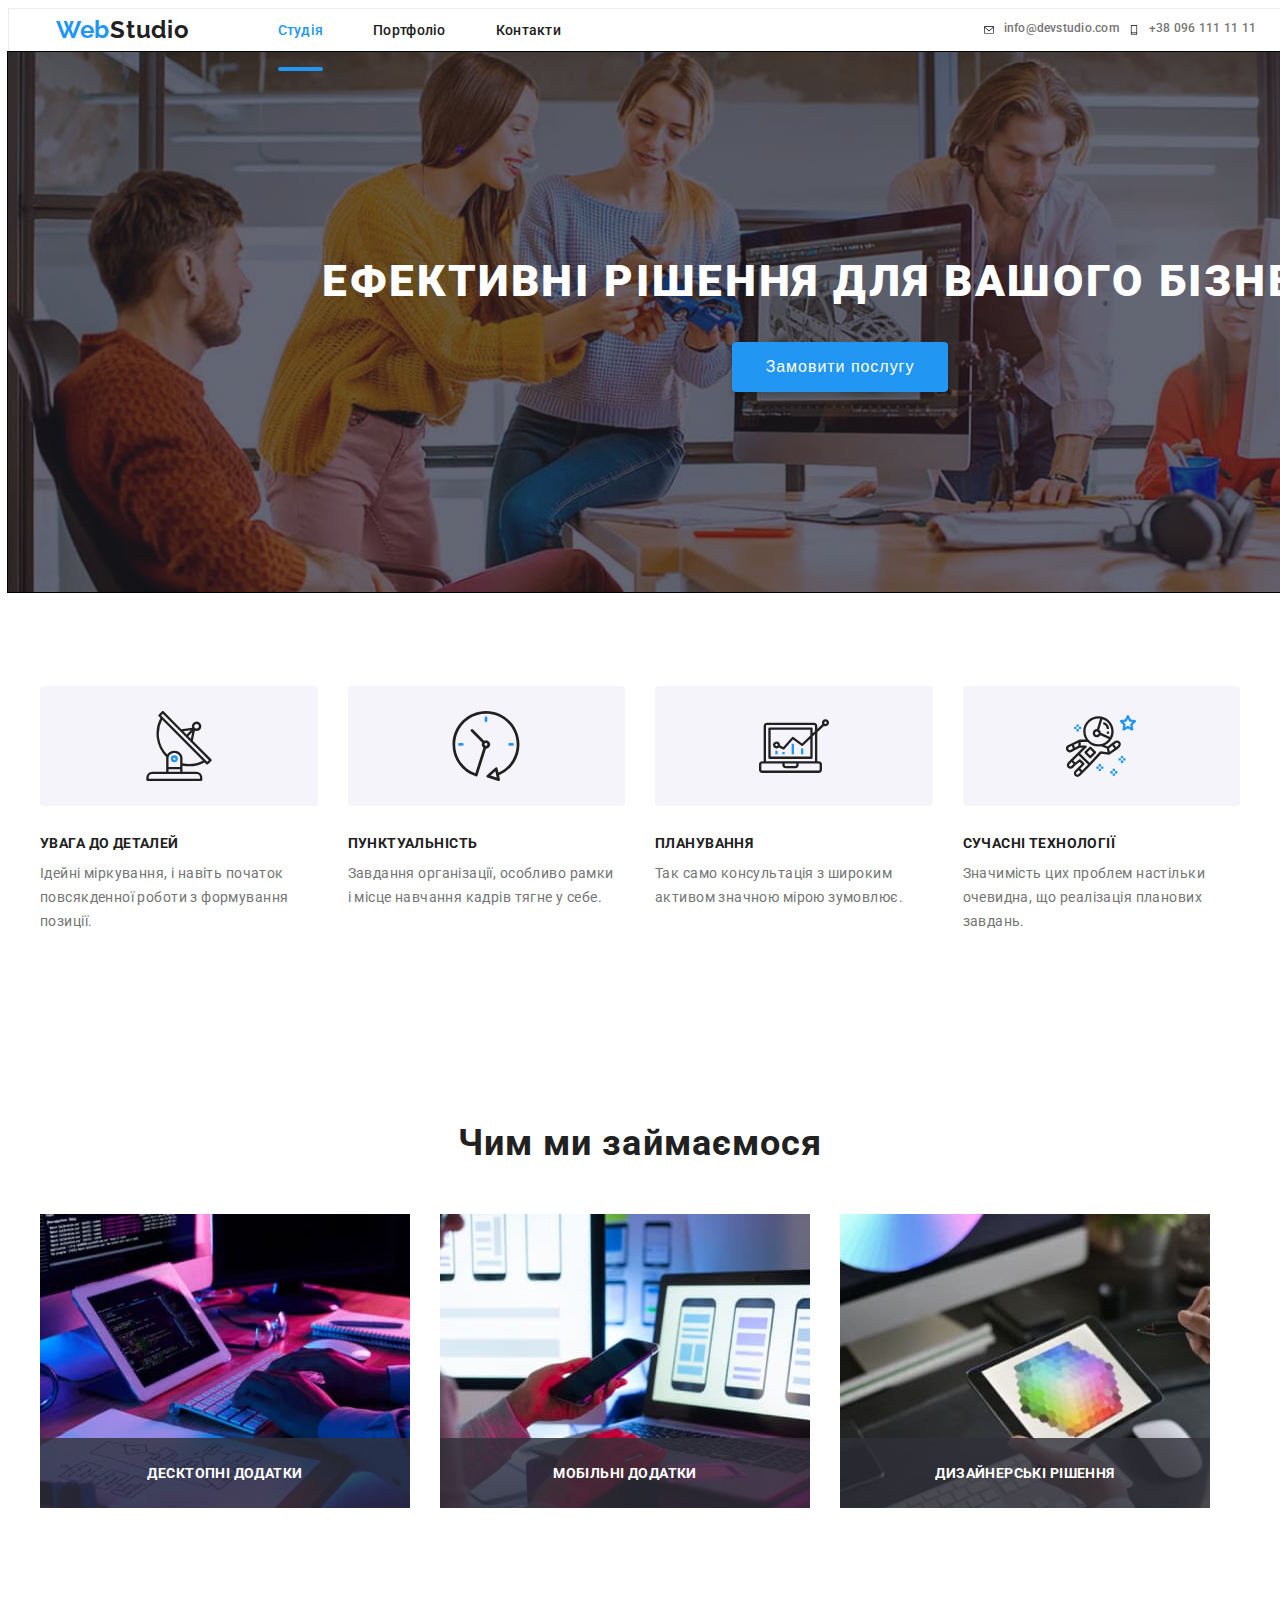
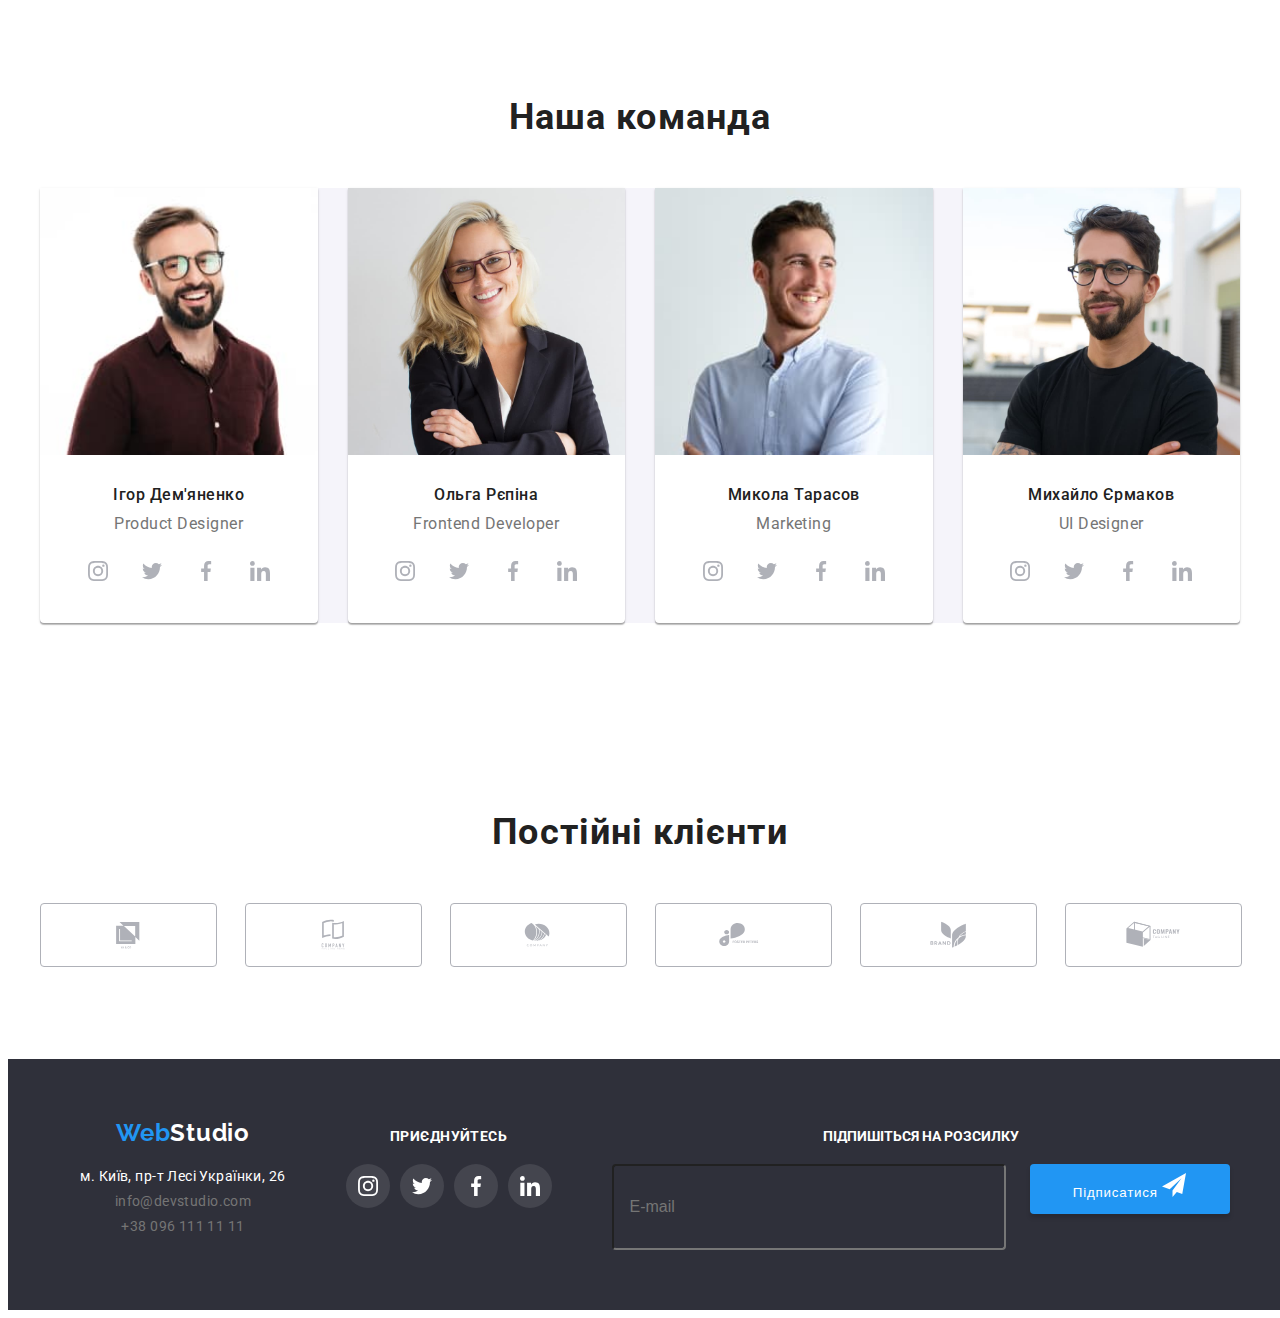
==== commit 1e972136: "доробка" ====
--- a/index.html
+++ b/index.html
@@ -20,10 +20,10 @@
       referrerpolicy="no-referrer"
     />
     <!--<link rel="stylesheet" href="./css/styles.css" />-->
-    <link rel="stylesheet" href="./css/main.min.css" />
+       <link rel="stylesheet" href="./css/main.min.css" />
   </head>
   <body>
-    <!--<header class="header">
+    <header class="header">
       <div class="container header__container">
         <nav class="header__navigation">
           <a href="./index.html" class="logo-header link"
@@ -45,7 +45,9 @@
             </li>
           </ul>
         </nav>
-
+<button type="button" class="button-menu-open" data-menu-open><svg class="icon-menu-open" width="40" height="40">
+  <use href="./images/icons.svg#icon-icon-menu-open"></use>
+</svg></button>
         <ul class="header__contact">
           <li>
             <a href="mailto:info@devstudio.com" class="header__contact-mail link"
@@ -62,7 +64,68 @@
                       </li>
         </ul>
       </div>
-    </header>-->
+      <div class="mob-menu is-hidden" data-menu>
+        <div class="container"> 
+          <div class="mob-menu-top">
+        <button type="button" class="button-menu-close" data-menu-close>
+          <svg class="icon-menu-close" width="40" height="40">
+        <use href="./images/icons.svg#icon-close-menu"></use>
+      </svg></button>
+      
+      <ul class="mob-nav">
+        <li class="mob-nav-list">
+          <a href="./index.html" class="mob-nav-link mob-studio link"
+            >Студія</a
+          >
+        </li>
+        <li class="mob-nav-list">
+          <a href="./portfolio.html" class="mob-nav-link link"
+            >Портфоліо</a
+          >
+        </li>
+        <li class="mob-nav-list">
+          <a href="" class="mob-nav-link link">Контакти</a>
+        </li>
+      </ul>
+      </div> 
+      <div class="mob-menu-bottom"> 
+      <ul class="mob-contact">
+       
+        <li class="mob-contact-list">
+          <a href="tel:+3809611111" class="mob-contact-tel link"
+            ><svg class="mob-tel-icon" width="10" height="16">
+              <use href="./images/icons.svg#icon-Vector"></use>
+            </svg>+38 096 111 11 11</a>
+                    </li>
+         <li class="mob-mail-list">
+            <a href="mailto:info@devstudio.com" class="mob-contact-mail link"
+                 ><svg class="mob-mail-icon" width="10" height="16">
+                  <use href="./images/icons.svg#icon-envelope-hover"></use></svg>info@devstudio.com</a>
+            </li>
+      </ul>
+    </div>
+    
+      <ul class="mob-soc-list list">
+        <li class="mob-soc-item">
+          <a href="" class="mob-soc-link link"
+            >Instagram</a>
+        </li>
+        <li class="mob-soc-item">
+          <a href="" class="mob-soc-link link"
+            >Twitter</a>
+        </li>
+        <li class="mob-soc-item">
+          <a href="" class="mob-soc-link link"
+            >Facebook</a>
+        </li>
+        <li class="mob-soc-item">
+          <a href="" class="mob-soc-link link"
+            >Linkedin</a>
+        </li>
+      </ul>
+    </div>
+    </div>
+    </header>
     <main>
       <section class="section hero">
         <div class="container">
@@ -128,7 +191,7 @@
           </ul>
         </div>
       </section>
-      <!--<section class="section">
+      <section class="section section-label">
         <div class="container label">
           <h2 class="section__title">Чим ми займаємося</h2>
           <ul class="img-list list">
@@ -173,21 +236,30 @@
             </li>
           </ul>
         </div>
-      </section>-->
+      </section>
       <section class="section command">
         <div class="container">
           <h2 class="section__title">Наша команда</h2>
           <ul class="command-img-list list">
             <li class="command-item">
-              <img
-                class="img"
-                src="./images/command/designer.jpg"
+              <picture>
+                <source srcset="./images/command/designer.jpg 1x,
+                ./images/command/designer-desk-2x.jpg 2x" 
+                media="(min-width: 1200px)"/>
+                <source srcset="./images/command/designer-tab-1.jpg 1x,
+                ./images/command/designer-tab-2x.jpg 2x" 
+                media="(min-width: 768px)"/>
+                <source srcset="./images/command/designer-mob-1.jpg 1x,
+                ./images/command/designer-mob-2x.jpg 2x" 
+                media="(min-width: 320px)"/>
+
+                <img   class="img" src="./images/command/designer-mob-1.jpg"
                 alt="фото"
-                width="270"
-                height="260"
-              />
+                width="460"
+                height="260" />
+              </picture>
 
-              <div class="name-work">
+               <div class="name-work">
                 <h3 class="section__name">Ігор Дем'яненко</h3>
                 <p class="section__text" lang="en">Product Designer</p>
                 <ul class="soc-list list">
@@ -227,13 +299,22 @@
               </div>
             </li>
             <li class="command-item">
-              <img
-                src="./images/command/frontend.jpg"
+              <picture>
+                <source srcset="./images/command/frontend.jpg 1x,
+                ./images/command/frontend-desk-2x.jpg 2x" 
+                media="(min-width: 1200px)"/>
+                <source srcset="./images/command/frontend-tab-1.jpg 1x,
+                ./images/command/frontend-tab-2x.jpg 2x" 
+                media="(min-width: 768px)"/>
+                <source srcset="./images/command/frontend-mob-1.jpg 1x,
+                ./images/command/frontend-mob-2x.jpg 2x" 
+                media="(min-width: 320px)"/>
+                <img   class="img" src="./images/command/frontend-mob-1.jpg"
                 alt="фото"
-                width="270"
-                height="260"
-              />
-
+                width="460"
+                height="260" />
+              </picture>
+             
               <div class="name-work">
                 <h3 class="section__name">Ольга Рєпіна</h3>
                 <p class="section__text" lang="en">Frontend Developer</p>
@@ -274,14 +355,23 @@
               </div>
             </li>
             <li class="command-item">
-              <img
-                src="./images/command/marketing.jpg"
+              <picture>
+                <source srcset="./images/command/marketing.jpg 1x,
+                ./images/command/marketing-desk-2x.jpg 2x" 
+                media="(min-width: 1200px)"/>
+                <source srcset="./images/command/marketing-tab-1.jpg 1x,
+                ./images/command/marketing-tab-2x.jpg 2x" 
+                media="(min-width: 768px)"/>
+                <source srcset="./images/command/marketing-mob-1.jpg 1x,
+                ./images/command/marketing-mob-2x.jpg 2x" 
+                media="(min-width: 320px)"/>
+
+                <img   class="img" src="./images/command/marketing-mob-1.jpg"
                 alt="фото"
-                width="270"
-                height="260"
-              />
-
-              <div class="name-work">
+                width="460"
+                height="260" />
+              </picture>
+               <div class="name-work">
                 <h3 class="section__name">Микола Тарасов</h3>
                 <p class="section__text" lang="en">Marketing</p>
                 <ul class="soc-list list">
@@ -321,8 +411,23 @@
               </div>
             </li>
             <li class="command-item">
-              <img src="./images/command/ui.jpg" alt="фото" width="270" height="260" />
+              <picture>
+                <source srcset="./images/command/ui.jpg 1x,
+                ./images/command/ui-desk-2x.jpg 2x" 
+                media="(min-width: 1200px)"/>
+                <source srcset="./images/command/ui-tab-1.jpg 1x,
+                ./images/command/ui-tab-2x.jpg 2x" 
+                media="(min-width: 768px)"/>
+                <source srcset="./images/command/ui-mob-1.jpg 1x,
+                ./images/command/ui-mob-2x.jpg 2x" 
+                media="(min-width: 320px)"/>
 
+                <img   class="img" src="./images/command/ui-mob-1.jpg"
+                alt="фото"
+                width="460"
+                height="260" />
+              </picture>
+             
               <div class="name-work">
                 <h3 class="section__name">Михайло Єрмаков</h3>
                 <p class="section__text" lang="en">UI Designer</p>
@@ -409,7 +514,7 @@
         </div>
       </section>
     </main>
-   <!-- <footer class="footer">
+    <footer class="footer">
               <div class="container">
           <div class="container-logo">
             <a href="./index.html" class="logo-footer link"
@@ -437,7 +542,7 @@
               </ul>
             </address>
           </div>
-         <div class="social">
+      <div class="social"> 
             <p class="footer__title-soc">приєднуйтесь</p>
             <ul class="footer__soc-list list">
               <li class="footer__soc-item">
@@ -486,8 +591,8 @@
             </form>
           </div>
         </div>
-             </footer>-->
-   <!-- <div class="backdrop is-hidden" data-modal>
+             </footer>
+  <div class="backdrop is-hidden" data-modal>
       <div class="modal">
         <button type="button" class="modal__close" data-modal-close>
           <svg class="modal__close-icon" width="18" height="18">
@@ -542,6 +647,7 @@
       
       </div>
     </div>
-    <script src="./js/modal.js"></script>-->
+    <script src="./js/modal.js"></script>
+    <script src="./js/menu.js"></script>
   </body>
 </html>
--- a/css/main.min.css
+++ b/css/main.min.css
@@ -1 +1 @@
-:root{--main-title-color: #ffffff;--body-title-color: #212121;--body-text-color: #757575;--accent-color: #2196f3;--card-set-gap: 30px;--card-shadow: 0px 2px 1px -1px rgba(0, 0, 0, 0.2), 0px 1px 1px 0px rgba(0, 0, 0, 0.14), 0px 1px 3px 0px rgba(0, 0, 0, 0.12);--timing-function: cubic-bezier(0.4, 0, 0.2, 1);--gradient: linear-gradient( rgba(47, 48, 58, 0.4), rgba(47, 48, 58, 0.4))}.visually-hidden{position:absolute;white-space:nowrap;width:1px;height:1px;overflow:hidden;border:0;padding:0;clip:rect(0 0 0 0);-webkit-clip-path:inset(50%);clip-path:inset(50%);margin:-1px}body{font-family:"Roboto",sans-serif;font-size:14px;color:var(--body-title-color)}.container{width:100%;padding-left:15px;padding-right:15px;margin-left:auto;margin-right:auto}@media screen and (min-width: 480px){.container{max-width:480px}}@media screen and (min-width: 768px){.container{max-width:768px}}@media screen and (min-width: 1200px){.container{max-width:1200px}}.footer>.container{display:flex;align-items:baseline;justify-content:space-between}p,h1,h2,h3,h4,h5,h6{margin:0}img{display:block;height:auto;max-width:100%;width:100%}ul,ol{margin:0}ul{list-style:none;padding-left:0}.div{margin:0}button{cursor:pointer}.link{text-decoration:none;color:inherit}.list{marker:none;padding:0;margin:0;display:flex;gap:30px;flex-wrap:wrap}.btn{background-color:var(--accent-color);width:150px;height:35px;text-align:center;line-height:1.87;letter-spacing:.06em;color:var(--main-title-color);box-shadow:0px 4px 4px rgba(0,0,0,.15);border-radius:4px;border:none;margin-top:30px;font-size:12px}@media screen and (min-width: 480px){.btn{font-size:16px;width:200px;height:50px}}@media screen and (min-width: 768px){.btn{font-size:16px;width:200px;height:50px}}@media screen and (min-width: 1200px){.btn{font-size:16px;width:216px;height:50px}}.button-list{text-align:center}.subscribe{background-color:var(--accent-color);display:flex;width:216px;height:50px;top:50%;left:50%;justify-content:center;align-items:center;text-align:center;line-height:1.87;letter-spacing:.06em;color:var(--main-title-color);box-shadow:0px 4px 4px rgba(0,0,0,.15);border-radius:4px;border:none;gap:10px}.cursor{display:flex;margin-bottom:50px;justify-content:center;gap:8px}.cursor .cursor-btn{background:#f5f4fa;border-radius:4px;border:#f5f4fa;display:inline-block;min-width:73px;min-height:38px;padding:6px 25px 6px 25px;font-weight:500;font-family:inherit;font-size:16px;transition-timing-function:var(--timing-function);transition-delay:250ms;transition-property:color,background-color,box-shadow}.cursor-btn:hover,.cursor-btn:focus{color:var(--main-title-color);background-color:var(--accent-color);box-shadow:0px 3px 1px rgba(0,0,0,.1),0px 1px 2px rgba(0,0,0,.08),0px 2px 2px rgba(0,0,0,.12)}.card-content-link{display:block;transition-timing-function:var(--timing-function);transition-delay:250ms;transition-property:box-shadow,transform}.card-content-link:hover{box-shadow:0px 1px 1px rgba(0,0,0,.12),0px 4px 4px rgba(0,0,0,.06),1px 4px 6px rgba(0,0,0,.16)}.card-content-img{position:relative;overflow:hidden}.card-content-text{position:absolute;top:0;font-size:18px;letter-spacing:.03em;line-height:156%;width:100%;height:100%;background:rgba(33,150,243,.9);color:var(--main-title-color);transition-timing-function:var(--timing-function);transition-delay:250ms;transition-property:transform;transition:transform 250ms linear;transform:translateY(100%)}.card-content-text p{padding-top:63px;padding-bottom:63px;padding-left:24px;padding-right:24px}.item:hover .card-content-text{transform:translateY(0%)}.card-set{list-style:none}.card-set .item{width:calc((100% - 60px)/3);border:1px solid #eee;background:#fff}.check-text{display:flex;align-items:center;font-size:14px;line-height:1.71;color:#757575}.check-input{-webkit-appearance:none;-moz-appearance:none}.check-text::before{content:"";width:16px;height:15px;border:2px solid #212121;border-radius:3px;margin-right:5px;display:flex;align-items:center;justify-content:center;fill:rgba(0,0,0,0)}.check-input:checked+.check-text::before{background-color:var(--accent-color);border-color:rgba(0,0,0,0);background-image:url(../images/check.svg);background-repeat:no-repeat}.client-item{height:auto;width:100%}@media screen and (min-width: 480px){.client-item{width:calc((100% - 30px)/2)}}@media screen and (min-width: 480px)and (min-width: 768px){.client-item{width:calc((100% - 60px)/3)}}@media screen and (min-width: 480px)and (min-width: 1200px){.client-item{width:calc((100% - 150px)/6)}}.client-item .client-link{width:100%;height:100%;display:flex;align-items:center;justify-content:center;fill:#afb1b8;border:1px solid #afb1b8;border-radius:4px;transition-timing-function:var(--timing-function);transition-delay:250ms;transition-property:fill,border}.client-item .client-link:hover,.client-item .client-link:focus{fill:var(--accent-color);border:1px solid var(--accent-color)}.logo-header{font-family:"Raleway";font-weight:700;font-size:26px;line-height:1.19;letter-spacing:.03em;color:var(--body-title-color)}.logo-footer{font-family:"Raleway";font-weight:700;font-size:26px;line-height:1.19;letter-spacing:.03em;color:#fff;margin-bottom:20px}.logo-blue{color:#2196f3}.modal{padding:40px;width:528px;min-height:581px;background-color:var(--main-title-color);position:absolute;top:50%;left:50%;transform:translate(-50%, -50%) scale(1);transition:transform 300ms linear;box-shadow:0px 1px 3px rgba(0,0,0,.12),0px 1px 1px rgba(0,0,0,.14),0px 2px 1px rgba(0,0,0,.2);border-radius:4px}.backdrop.is-hidden .modal{transform:translate(-50%, -50%) scale(0)}.modal__close{width:30px;height:30px;background-color:rgba(0,0,0,0);border:1px solid rgba(0,0,0,.1);border-radius:50%;position:absolute;right:10px;top:10px;display:flex;align-items:center;justify-content:center;cursor:pointer}.modal__close-icon{transition-timing-function:var(--timing-function);transition-delay:250ms;transition-property:fill}.modal__close-icon:hover,.modal__close-icon:focus{fill:var(--accent-color)}.modal__icon{position:absolute;justify-content:center;top:50%;left:15px;transform:translateY(50%);transition-property:fill;transition-timing-function:var(--timing-function);transition-delay:250ms}.modal__send{display:flex;position:absolute;justify-content:center;align-items:center;background-color:var(--accent-color);width:200px;height:50px;line-height:1.87;letter-spacing:.06em;color:var(--main-title-color);box-shadow:0px 4px 4px rgba(0,0,0,.15);border-radius:4px;border:none;transform:translateX(65%)}.section{padding:60px 0}@media screen and (min-width: 1200px){.section{padding:94px 0}}.section__title{font-size:36px;line-height:1.17;letter-spacing:.03em;text-align:center;margin-bottom:50px}.section__name{font-weight:500;font-size:16px;line-height:1.19;text-align:center;letter-spacing:.03em;margin-bottom:10px}.section__text{font-size:16px;line-height:1.19;text-align:center;letter-spacing:.03em;color:var(--body-text-color);margin-bottom:16px}.section .work{padding-left:215px;padding-right:215px;padding-top:0;padding-bottom:0}.soc-list{display:flex;justify-content:center;gap:10px}.soc-item{width:44px;height:44px}.soc-link{width:100%;height:100%;background:var(--main-title-color);border-radius:50%;display:block;display:flex;align-items:center;justify-content:center;fill:#afb1b8;transition-timing-function:var(--timing-function);transition-delay:250ms;transition-property:fill,background-color}.soc-link:hover,.soc-link:focus{fill:var(--main-title-color);background-color:var(--accent-color)}.backdrop{top:0;left:0;width:100%;height:100%;background:rgba(0,0,0,.2);position:fixed;transition:opasity 300ms linear,visibility 300ms linear}.backdrop.is-hidden{opacity:0;visibility:hidden;pointer-events:none}.group-title{justify-content:center;display:flex;margin-bottom:12px;font-size:20px;line-height:1.15;text-align:center;letter-spacing:.03em;color:var(--body-title-color)}.command{background:#f5f4fa}.command-item>.name-work{padding-top:30px;padding-bottom:30px}.command-img-list .command-item{border-radius:0px 0px 4px 4px;box-shadow:0px 1px 3px rgba(0,0,0,.12),0px 1px 1px rgba(0,0,0,.14),0px 2px 1px rgba(0,0,0,.2);background:#fff;width:100%}@media screen and (min-width: 768px){.command-img-list .command-item{width:calc((100% - 30px)/2)}}@media screen and (min-width: 1200px){.command-img-list .command-item{width:calc((100% - 90px)/4)}}.address{margin-top:20px}address{font-style:normal}.list-address{marker:none;padding:0;margin:0;display:flex;flex-direction:column;gap:9px}.contacts,.color-tel-black,.color-mail-black,.studio-black,.color-studio-black{color:var(--body-title-color)}.color-mail:hover,.color-mail:focus,.color-tel:hover,.color-tel:focus{color:var(--accent-color)}.color-mail,.color-tel{letter-spacing:.03em;color:var(--body-text-color);transition-timing-function:var(--timing-function);transition-delay:250ms;transition-property:color}.color-mail{margin-bottom:9px}.color-maps{letter-spacing:.03em;color:var(--main-title-color);margin-bottom:9px;display:inline-block}.color-studio,.color-address,.color-info{color:var(--main-title-color)}.footer{background-color:#2f303a;padding:60px 0}.footer__title-soc{font-weight:700;margin-bottom:20px;letter-spacing:.03em;text-transform:uppercase;color:var(--main-title-color)}.footer__soc-list{gap:10px}.footer__soc-item{width:44px;height:44px}.footer__soc-link{width:100%;height:100%;background:rgba(255,255,255,.1);border-radius:50%;display:block;display:flex;align-items:center;justify-content:center;fill:var(--main-title-color);transition-timing-function:var(--timing-function);transition-delay:250ms;transition-property:background-color}.footer__soc-link:hover,.footer__soc-link:focus{background-color:var(--accent-color)}.footer__soc-list{margin:0}.mail-input{width:358px;height:50px;border-radius:4px;background-color:#2f303a;color:rgba(255,255,255,.6);font-size:16px;padding:16px}.icon-subscribe{fill:var(--main-title-color)}.title-mail{color:var(--main-title-color)}.form-input{width:100%;height:40px;margin:0;padding:5px 30px;font:inherit;border-radius:4px;border:1px solid rgba(33,33,33,.2);outline:rgba(0,0,0,0);transition-property:border-color;transition-timing-function:var(--timing-function);transition-delay:250ms}.form-input:focus{border-color:var(--accent-color)}.form-label{display:block;margin-bottom:4px;margin-left:4px;font-size:12px;letter-spacing:.01em;color:#757575;line-height:1.17}.form-fild-check{display:flex;justify-content:center;margin-bottom:30px}.form-comment-label{display:block;margin-bottom:4px;margin-left:4px;font-size:12px;letter-spacing:.01em;color:#757575;line-height:1.17}.form-comment{display:flex;flex-direction:column;margin-bottom:20px;position:relative;width:100%}.form-fild{display:flex;flex-direction:column;margin-bottom:10px;width:100%;position:relative}.form-input:focus+.modal__icon{fill:var(--accent-color)}.group-subscribe{display:flex;gap:12px;margin-top:20px}.terms-contract{color:var(--accent-color);margin-left:5px}textarea{resize:none}.label-name{position:absolute;bottom:0;width:370px;height:70px;color:var(--main-title-color);background:rgba(47,48,58,.8);text-align:center;letter-spacing:.03em;text-transform:uppercase}.label-name>p{margin-top:27px;margin-bottom:27px;font-weight:700}.text-input{padding-left:16px;padding-top:12px;width:100%;height:120px;border:1px solid rgba(33,33,33,.2);outline:rgba(0,0,0,0);border-radius:4px;transition-property:border-color;transition-timing-function:var(--timing-function);transition-delay:250ms}.text-input:focus{border-color:var(--accent-color)}.text-input::-moz-placeholder{font-size:12px;fill:rgba(117,117,117,.5);line-height:1.17}.text-input:-ms-input-placeholder{font-size:12px;fill:rgba(117,117,117,.5);line-height:1.17}.text-input::placeholder{font-size:12px;fill:rgba(117,117,117,.5);line-height:1.17}.header{padding:24px 0;border:1px solid #ececec}.header__navigation{display:flex;align-items:center}.header__nav{display:flex;gap:50px;text-align:center;margin-left:93px;padding-left:0}.header__nav-link{font-weight:500;line-height:1.14;letter-spacing:.02em;color:var(--body-title-color);min-width:45px;min-height:16px;display:inline-block;position:relative;transition-property:color;transition-timing-function:var(--timing-function);transition-delay:250ms}.header__container{display:flex}.header__contact{display:flex;gap:50px;text-align:center;margin-left:auto;align-items:center}.header__nav-link:hover,.header__nav-link:focus,.header__contact-mail:hover,.header__contact-mail:focus,.header__contact-tel:hover,.header__contact-tel:focus{color:var(--accent-color)}.header__studio::after,.header__portfolio::after{content:"";position:absolute;display:inline-block;bottom:-32px;left:0;height:4px;width:100%;border-radius:2px;background:var(--accent-color)}.header__contact-mail,.header__contact-tel{font-weight:500;line-height:1.14;letter-spacing:.02em;color:var(--body-text-color);display:inline-block;transition-timing-function:var(--timing-function);transition-delay:250ms;transition-property:fill}.header__contact .header__contact-mail{display:flex;gap:10px}.header__mail-icon{transition-timing-function:var(--timing-function);transition-delay:250ms;transition-property:fill}.header__contact-mail:hover .header__mail-icon{fill:var(--accent-color)}.header__contact .header__contact-tel{display:flex;gap:10px}.header__tel-icon{transition-timing-function:var(--timing-function);transition-delay:250ms;transition-property:fill}.header__contact-tel:hover .header__tel-icon{fill:var(--accent-color)}.header__studio{color:var(--accent-color)}.header__portfolio{color:var(--accent-color)}.hero{text-align:center;background-color:#2f303a;color:var(--main-title-color);padding:118px 0;max-width:100%;margin-left:auto;margin-right:auto;outline:1px solid #000;background:#c4c4c4;background-repeat:no-repeat;background-size:cover;background-position:center;background-image:var(--gradient),url(../images/hero-mob.jpg);margin:0 auto;margin-left:auto;margin-right:auto}@media(min-device-pixel-ratio: 2),(-webkit-min-device-pixel-ratio: 2),(min-resolution: 192dpi),(min-resolution: 2dppx){.hero{background-image:var(--gradient),url(../images/hero-mob-2x.jpg)}}@media screen and (min-width: 480px){.hero{padding:118px 60px}}@media screen and (min-width: 768px){.hero{padding:118px 204px;background-image:var(--gradient),url(../images/hero-tab.jpg)}}@media screen and (min-width: 768px)and (min-device-pixel-ratio: 2),screen and (min-width: 768px)and (-webkit-min-device-pixel-ratio: 2),screen and (min-width: 768px)and (min-resolution: 192dpi),screen and (min-width: 768px)and (min-resolution: 2dppx){.hero{background-image:var(--gradient),url(../images/hero-tab-2x.jpg)}}@media screen and (min-width: 1200px){.hero{padding:200px 200px;background-image:var(--gradient),url(../images/overlay.jpg)}}@media screen and (min-width: 1200px)and (min-device-pixel-ratio: 2),screen and (min-width: 1200px)and (-webkit-min-device-pixel-ratio: 2),screen and (min-width: 1200px)and (min-resolution: 192dpi),screen and (min-width: 1200px)and (min-resolution: 2dppx){.hero{background-image:var(--gradient),url(../images/hero-desk-2x.jpg)}}@media screen and (min-width: 1600px){.hero{padding:200px 452px}}@media screen and (min-width: 480px){.hero .container{max-width:480px}}@media screen and (min-width: 768px){.hero .container{max-width:768px}}@media screen and (min-width: 1200px){.hero .container{max-width:1200px}}.hero__title{font-weight:900;font-size:18px;line-height:1.62;letter-spacing:.06em;text-align:center;text-transform:uppercase}@media screen and (min-width: 480px){.hero__title{font-size:26px}}@media screen and (min-width: 768px){.hero__title{font-size:26px}}@media screen and (min-width: 1200px){.hero__title{font-size:44px;line-height:1.36}}.img-list-label{position:relative}.img-list{padding:0;margin:0;display:flex;gap:var(--card-set-gap)}.work-title{margin-top:30px;margin-bottom:10px;font-size:14px;line-height:1.14;letter-spacing:.03em;text-transform:uppercase;margin-bottom:10px}.work-text{line-height:1.71;letter-spacing:.03em;color:var(--body-text-color);width:270px}.work-list{height:auto;width:100%}@media screen and (min-width: 768px){.work-list{width:calc((100% - 30px)/2)}}@media screen and (min-width: 1200px){.work-list{width:calc((100% - 90px)/4)}}.work-group-link{height:120px;background:#f5f4fa;border-radius:4px;display:flex;align-items:center;justify-content:center;fill:var(--main-title-color)}.work-about{display:flex;gap:30px;flex-wrap:wrap}.portfolio__title-list{font-size:18px;line-height:2;letter-spacing:.06em;padding-left:24px;padding-right:24px;padding-top:20px}.portfolio__text{font-size:16px;line-height:1.88;letter-spacing:.03em;color:var(--body-text-color);padding-left:24px;padding-right:24px;padding-top:4px;padding-bottom:20px}/*# sourceMappingURL=main.min.css.map */+:root{--main-title-color: #ffffff;--body-title-color: #212121;--body-text-color: #757575;--accent-color: #2196f3;--card-set-gap: 30px;--card-shadow: 0px 2px 1px -1px rgba(0, 0, 0, 0.2), 0px 1px 1px 0px rgba(0, 0, 0, 0.14), 0px 1px 3px 0px rgba(0, 0, 0, 0.12);--timing-function: cubic-bezier(0.4, 0, 0.2, 1);--gradient: linear-gradient( rgba(47, 48, 58, 0.4), rgba(47, 48, 58, 0.4))}.visually-hidden{position:absolute;white-space:nowrap;width:1px;height:1px;overflow:hidden;border:0;padding:0;clip:rect(0 0 0 0);-webkit-clip-path:inset(50%);clip-path:inset(50%);margin:-1px}body{font-family:"Roboto",sans-serif;font-size:14px;color:var(--body-title-color)}.is-hidden{opacity:0;visibility:hidden;pointer-events:none}.container{width:100%;padding-left:15px;padding-right:15px;margin-left:auto;margin-right:auto}@media screen and (min-width: 480px){.container{max-width:480px}}@media screen and (min-width: 768px){.container{max-width:768px}}@media screen and (min-width: 1200px){.container{max-width:1200px}}p,h1,h2,h3,h4,h5,h6{margin:0}img{display:block;height:auto;max-width:100%;width:100%}ul,ol{margin:0}ul{list-style:none;padding-left:0}.div{margin:0}button{cursor:pointer}.link{text-decoration:none;color:inherit}.list{marker:none;padding:0;margin:0;display:flex;gap:30px;flex-wrap:wrap}.btn{background-color:var(--accent-color);width:150px;height:35px;text-align:center;line-height:1.87;letter-spacing:.06em;color:var(--main-title-color);box-shadow:0px 4px 4px rgba(0,0,0,.15);border-radius:4px;border:none;margin-top:30px;font-size:12px}@media screen and (min-width: 480px){.btn{font-size:16px;width:200px;height:50px}}@media screen and (min-width: 768px){.btn{font-size:16px;width:200px;height:50px}}@media screen and (min-width: 1200px){.btn{font-size:16px;width:216px;height:50px}}.button-list{text-align:center}.subscribe{background-color:var(--accent-color);width:216px;height:50px;top:50%;left:50%;justify-content:center;align-items:center;text-align:center;line-height:1.87;letter-spacing:.06em;color:var(--main-title-color);box-shadow:0px 4px 4px rgba(0,0,0,.15);border-radius:4px;border:none;margin-top:20px}.cursor{display:flex;margin-bottom:50px;justify-content:center;gap:8px}.cursor .cursor-btn{background:#f5f4fa;border-radius:4px;border:#f5f4fa;display:inline-block;min-width:73px;min-height:38px;padding:6px 25px 6px 25px;font-weight:500;font-family:inherit;font-size:16px;transition-timing-function:var(--timing-function);transition-delay:250ms;transition-property:color,background-color,box-shadow}.cursor-btn:hover,.cursor-btn:focus{color:var(--main-title-color);background-color:var(--accent-color);box-shadow:0px 3px 1px rgba(0,0,0,.1),0px 1px 2px rgba(0,0,0,.08),0px 2px 2px rgba(0,0,0,.12)}.card-content-link{display:block;transition-timing-function:var(--timing-function);transition-delay:250ms;transition-property:box-shadow,transform}.card-content-link:hover{box-shadow:0px 1px 1px rgba(0,0,0,.12),0px 4px 4px rgba(0,0,0,.06),1px 4px 6px rgba(0,0,0,.16)}.card-content-img{position:relative;overflow:hidden}.card-content-text{position:absolute;top:0;font-size:18px;letter-spacing:.03em;line-height:156%;width:100%;height:100%;background:rgba(33,150,243,.9);color:var(--main-title-color);transition-timing-function:var(--timing-function);transition-delay:250ms;transition-property:transform;transition:transform 250ms linear;transform:translateY(100%)}.card-content-text p{padding-top:63px;padding-bottom:63px;padding-left:24px;padding-right:24px}.item:hover .card-content-text{transform:translateY(0%)}.card-set{list-style:none}.card-set .item{width:calc((100% - 60px)/3);border:1px solid #eee;background:#fff}.check-text{display:flex;align-items:center;font-size:14px;line-height:1.71;color:#757575}.check-input{-webkit-appearance:none;-moz-appearance:none}.check-text::before{content:"";width:16px;height:15px;border:2px solid #212121;border-radius:3px;margin-right:5px;display:flex;align-items:center;justify-content:center;fill:rgba(0,0,0,0)}.check-input:checked+.check-text::before{background-color:var(--accent-color);border-color:rgba(0,0,0,0);background-image:url(../images/check.svg);background-repeat:no-repeat}.client-item{height:auto;width:100%}@media screen and (min-width: 480px){.client-item{max-width:480px}}@media screen and (min-width: 768px){.client-item{width:calc((100% - 60px)/3)}}@media screen and (min-width: 1200px){.client-item{width:calc((100% - 150px)/6)}}.client-item .client-link{width:100%;height:100%;display:flex;align-items:center;justify-content:center;fill:#afb1b8;border:1px solid #afb1b8;border-radius:4px;transition-timing-function:var(--timing-function);transition-delay:250ms;transition-property:fill,border}.client-item .client-link:hover,.client-item .client-link:focus{fill:var(--accent-color);border:1px solid var(--accent-color)}.logo-header{font-family:"Raleway";font-weight:700;font-size:24px;line-height:1.17;letter-spacing:.03em;color:var(--body-title-color)}.logo-footer{font-family:"Raleway";font-weight:700;font-size:26px;line-height:1.19;letter-spacing:.03em;color:#fff;margin-bottom:20px}.logo-blue{color:#2196f3}.modal{padding:40px;width:450px;min-height:609px;background-color:var(--main-title-color);position:absolute;top:50%;left:50%;transform:translate(-50%, -50%) scale(1);transition:transform 300ms linear;box-shadow:0px 1px 3px rgba(0,0,0,.12),0px 1px 1px rgba(0,0,0,.14),0px 2px 1px rgba(0,0,0,.2);border-radius:4px}@media screen and (min-width: 480px){.modal .check-text{font-size:12px}}@media screen and (min-width: 1200px){.modal{width:528px;min-height:581px}}.backdrop.is-hidden .modal{transform:translate(-50%, -50%) scale(0)}.modal__close{width:30px;height:30px;background-color:rgba(0,0,0,0);border:1px solid rgba(0,0,0,.1);border-radius:50%;position:absolute;right:10px;top:10px;display:flex;align-items:center;justify-content:center;cursor:pointer}.modal__close-icon{transition-timing-function:var(--timing-function);transition-delay:250ms;transition-property:fill}.modal__close-icon:hover,.modal__close-icon:focus{fill:var(--accent-color)}.modal__icon{position:absolute;justify-content:center;top:50%;left:15px;transform:translateY(50%);transition-property:fill;transition-timing-function:var(--timing-function);transition-delay:250ms}.modal__send{display:flex;position:absolute;justify-content:center;align-items:center;background-color:var(--accent-color);width:200px;height:50px;line-height:1.87;letter-spacing:.06em;color:var(--main-title-color);box-shadow:0px 4px 4px rgba(0,0,0,.15);border-radius:4px;border:none;transform:translateX(50%)}.section{padding:60px 0;width:100%}@media screen and (min-width: 1200px){.section{padding:94px 0}}.section__title{font-size:36px;line-height:1.17;letter-spacing:.03em;text-align:center;margin-bottom:50px}.section__name{font-weight:500;font-size:16px;line-height:1.19;text-align:center;letter-spacing:.03em;margin-bottom:10px}.section__text{font-size:16px;line-height:1.19;text-align:center;letter-spacing:.03em;color:var(--body-text-color);margin-bottom:16px}.section .work{padding-left:215px;padding-right:215px;padding-top:0;padding-bottom:0}.section-label{display:none}@media screen and (min-width: 768px){.section-label{width:768px;display:none}}@media screen and (min-width: 1200px){.section-label{width:100%;display:flex;gap:30px;flex-wrap:wrap;padding:94px 0}}.soc-list{display:flex;justify-content:center;gap:10px}.soc-item{width:44px;height:44px}.soc-link{width:100%;height:100%;background:var(--main-title-color);border-radius:50%;display:block;display:flex;align-items:center;justify-content:center;fill:#afb1b8;transition-timing-function:var(--timing-function);transition-delay:250ms;transition-property:fill,background-color}.soc-link:hover,.soc-link:focus{fill:var(--main-title-color);background-color:var(--accent-color)}.backdrop{top:0;left:0;width:100%;height:100%;background:rgba(0,0,0,.2);position:fixed;transition:opasity 300ms linear,visibility 300ms linear}.group-title{justify-content:center;display:flex;margin-bottom:12px;font-size:20px;line-height:1.15;text-align:center;letter-spacing:.03em;color:var(--body-title-color)}.command{width:100%}.command-item>.name-work{padding-top:30px;padding-bottom:30px}.command-img-list{background:#f5f4fa;display:flex;gap:30px;flex-wrap:wrap}.command-item{border-radius:0px 0px 4px 4px;box-shadow:0px 1px 3px rgba(0,0,0,.12),0px 1px 1px rgba(0,0,0,.14),0px 2px 1px rgba(0,0,0,.2);background:#fff;width:100%}@media screen and (min-width: 480px){.command-item{max-width:480px}}@media screen and (min-width: 768px){.command-item{width:calc((100% - 30px)/2)}}@media screen and (min-width: 1200px){.command-item{width:calc((100% - 90px)/4)}}.address{margin-top:20px}address{font-style:normal}.list-address{marker:none;padding:0;margin:0;display:flex;flex-direction:column;gap:9px}.contacts,.color-tel-black,.color-mail-black,.studio-black,.color-studio-black{color:var(--body-title-color)}.color-mail:hover,.color-mail:focus,.color-tel:hover,.color-tel:focus{color:var(--accent-color)}.color-mail,.color-tel{letter-spacing:.03em;color:var(--body-text-color);transition-timing-function:var(--timing-function);transition-delay:250ms;transition-property:color}.color-mail{margin-bottom:9px}.color-maps{letter-spacing:.03em;color:var(--main-title-color);margin-bottom:9px;display:inline-block}.color-studio,.color-address,.color-info{color:var(--main-title-color)}.footer{background-color:#2f303a;padding:60px 15px;width:100%;height:100%}.footer>.container{align-items:baseline;justify-content:center;height:auto;display:flex;flex-wrap:wrap;gap:60px;width:100%;text-align:center}@media screen and (min-width: 768px){.footer .logo-footer{font-size:24px}.footer .mail-input{width:450px;height:50px}.footer .subscribe{width:200px;height:50px;margin-top:0}}@media screen and (min-width: 1200px){.footer .mail-input{width:358px;height:50px}.footer .group-subscribe{display:flex;gap:12px}}.footer__title-soc{font-weight:700;margin-bottom:20px;letter-spacing:.03em;text-transform:uppercase;color:var(--main-title-color)}.footer__soc-list{gap:10px;justify-content:center}.footer__soc-item{width:44px;height:44px}.footer__soc-link{width:100%;height:100%;background:rgba(255,255,255,.1);border-radius:50%;display:block;display:flex;align-items:center;justify-content:center;fill:var(--main-title-color);transition-timing-function:var(--timing-function);transition-delay:250ms;transition-property:background-color}.footer__soc-link:hover,.footer__soc-link:focus{background-color:var(--accent-color)}.footer__soc-list{margin:0}.mail-input{width:358px;height:50px;border-radius:4px;background-color:#2f303a;color:rgba(255,255,255,.6);font-size:16px;padding:16px}.icon-subscribe{fill:var(--main-title-color)}.title-mail{color:var(--main-title-color)}.form-input{width:100%;height:40px;margin:0;padding:5px 30px;font:inherit;border-radius:4px;border:1px solid rgba(33,33,33,.2);outline:rgba(0,0,0,0);transition-property:border-color;transition-timing-function:var(--timing-function);transition-delay:250ms}.form-input:focus{border-color:var(--accent-color)}.form-label{display:block;margin-bottom:4px;margin-left:4px;font-size:12px;letter-spacing:.01em;color:#757575;line-height:1.17}.form-fild-check{display:flex;justify-content:center;margin-bottom:30px}.form-comment-label{display:block;margin-bottom:4px;margin-left:4px;font-size:12px;letter-spacing:.01em;color:#757575;line-height:1.17}.form-comment{display:flex;flex-direction:column;margin-bottom:20px;position:relative;width:100%}.form-fild{display:flex;flex-direction:column;margin-bottom:10px;width:100%;position:relative}.form-input:focus+.modal__icon{fill:var(--accent-color)}.group-subscribe{margin-top:20px}.terms-contract{color:var(--accent-color);margin-left:5px}textarea{resize:none}.label-name{position:absolute;bottom:0;width:370px;height:70px;color:var(--main-title-color);background:rgba(47,48,58,.8);text-align:center;letter-spacing:.03em;text-transform:uppercase}.label-name>p{margin-top:27px;margin-bottom:27px;font-weight:700}.text-input{padding-left:16px;padding-top:12px;width:100%;height:120px;border:1px solid rgba(33,33,33,.2);outline:rgba(0,0,0,0);border-radius:4px;transition-property:border-color;transition-timing-function:var(--timing-function);transition-delay:250ms}.text-input:focus{border-color:var(--accent-color)}.text-input::-moz-placeholder{font-size:12px;fill:rgba(117,117,117,.5);line-height:1.17}.text-input:-ms-input-placeholder{font-size:12px;fill:rgba(117,117,117,.5);line-height:1.17}.text-input::placeholder{font-size:12px;fill:rgba(117,117,117,.5);line-height:1.17}.header{padding:7px 15px;border:1px solid #ececec;height:100%;width:100%}.header__navigation{display:flex;align-items:center}.header__nav{gap:50px;text-align:center;margin-left:93px;padding-left:0;display:none}.header__contact{gap:50px;text-align:center;margin-left:auto;align-items:center;display:none}.header .mob-mail-icon,.header .mob-tel-icon{display:none}@media screen and (min-width: 768px){.header__nav{display:flex;margin-left:88px;margin-right:96px}.header__contact{display:flex;flex-wrap:wrap;gap:10px;font-size:12px;line-height:1.1666666667;letter-spacing:.02em}.header .button-menu-open{display:none}}@media screen and (min-width: 1200px){.header__nav{display:flex}.header__contact{display:flex}.header .button-menu-open{display:none}}.header__nav-link{font-weight:500;line-height:1.14;letter-spacing:.02em;color:var(--body-title-color);min-width:45px;min-height:16px;display:inline-block;position:relative;transition-property:color;transition-timing-function:var(--timing-function);transition-delay:250ms}.header__container{display:flex}.header__nav-link:hover,.header__nav-link:focus,.header__contact-mail:hover,.header__contact-mail:focus,.header__contact-tel:hover,.header__contact-tel:focus{color:var(--accent-color)}.header__studio::after,.header__portfolio::after{content:"";position:absolute;display:inline-block;bottom:-32px;left:0;height:4px;width:100%;border-radius:2px;background:var(--accent-color)}.header__contact-mail,.header__contact-tel{font-weight:500;line-height:1.14;letter-spacing:.02em;color:var(--body-text-color);display:inline-block;transition-timing-function:var(--timing-function);transition-delay:250ms;transition-property:fill}.header__contact .header__contact-mail{display:flex;gap:10px}.header__mail-icon{transition-timing-function:var(--timing-function);transition-delay:250ms;transition-property:fill}.header__contact-mail:hover .header__mail-icon{fill:var(--accent-color)}.header__contact .header__contact-tel{display:flex;gap:10px}.header__tel-icon{transition-timing-function:var(--timing-function);transition-delay:250ms;transition-property:fill}.header__contact-tel:hover .header__tel-icon{fill:var(--accent-color)}.header__studio{color:var(--accent-color)}.header__portfolio{color:var(--accent-color)}.mob-menu{width:100vw;height:100vh;top:0;background-color:var(--main-title-color);position:fixed;z-index:1;padding-top:48px;padding-bottom:48px}.mob-menu>.container{height:100%;display:flex;flex-direction:column;justify-content:space-between;overflow:auto}.mob-nav-list:not(:last-child){margin-bottom:32px}.mob-nav-link{font-weight:500;font-size:40px;line-height:1.18;letter-spacing:.02em;color:#212121}.mob-contact-list{margin-bottom:32px}.mob-contact-tel{font-size:34px;line-height:1.1764705882;letter-spacing:.02em;color:#2196f3}.mob-studio{color:#2196f3}.mob-contact-mail{font-size:24px;line-height:1.1666666667;letter-spacing:.02em;color:#757575}.button-menu-open{margin-left:auto;background-color:var(--main-title-color);border:var(--main-title-color)}.button-menu-open .icon-menu-open{background-color:var(--main-title-color);border:var(--main-title-color)}.button-menu-close{margin-left:auto;display:block;background-color:var(--main-title-color);border:var(--main-title-color)}.button-menu-close .icon-menu-close{background-color:var(--main-title-color);border:var(--main-title-color)}.mob-soc-link{font-size:18px;line-height:1.2222222222;letter-spacing:.02em;color:#2196f3}.hero{text-align:center;background-color:#2f303a;color:var(--main-title-color);padding:118px 0;max-width:100%;margin-left:auto;margin-right:auto;outline:1px solid #000;background:#c4c4c4;background-repeat:no-repeat;background-size:cover;background-position:center;background-image:var(--gradient),url(../images/hero-mob.jpg);margin:0 auto;margin-left:auto;margin-right:auto}@media(min-device-pixel-ratio: 2),(-webkit-min-device-pixel-ratio: 2),(min-resolution: 192dpi),(min-resolution: 2dppx){.hero{background-image:var(--gradient),url(../images/hero-mob-2x.jpg)}}@media screen and (min-width: 480px){.hero{padding:118px 60px}}@media screen and (min-width: 768px){.hero{padding:118px 204px;background-image:var(--gradient),url(../images/hero-tab.jpg)}}@media screen and (min-width: 768px)and (min-device-pixel-ratio: 2),screen and (min-width: 768px)and (-webkit-min-device-pixel-ratio: 2),screen and (min-width: 768px)and (min-resolution: 192dpi),screen and (min-width: 768px)and (min-resolution: 2dppx){.hero{background-image:var(--gradient),url(../images/hero-tab-2x.jpg)}}@media screen and (min-width: 1200px){.hero{padding:200px 200px;background-image:var(--gradient),url(../images/overlay.jpg)}}@media screen and (min-width: 1200px)and (min-device-pixel-ratio: 2),screen and (min-width: 1200px)and (-webkit-min-device-pixel-ratio: 2),screen and (min-width: 1200px)and (min-resolution: 192dpi),screen and (min-width: 1200px)and (min-resolution: 2dppx){.hero{background-image:var(--gradient),url(../images/hero-desk-2x.jpg)}}@media screen and (min-width: 1600px){.hero{padding:200px 452px}}@media screen and (min-width: 480px){.hero .container{max-width:480px}}@media screen and (min-width: 768px){.hero .container{max-width:768px}}@media screen and (min-width: 1200px){.hero .container{max-width:1200px}}.hero__title{font-weight:900;font-size:18px;line-height:1.62;letter-spacing:.06em;text-align:center;text-transform:uppercase}@media screen and (min-width: 480px){.hero__title{font-size:26px}}@media screen and (min-width: 768px){.hero__title{font-size:26px}}@media screen and (min-width: 1200px){.hero__title{font-size:44px;line-height:1.36}}.img-list-label{position:relative}.img-list{padding:0;margin:0;display:flex;gap:var(--card-set-gap)}.work-title{margin-top:30px;margin-bottom:10px;font-size:14px;line-height:1.14;letter-spacing:.03em;text-transform:uppercase;margin-bottom:10px}.work-text{line-height:1.71;letter-spacing:.03em;color:var(--body-text-color);width:270px}.work-list{height:auto;width:100%}@media screen and (min-width: 768px){.work-list{width:calc((100% - 30px)/2)}}@media screen and (min-width: 1200px){.work-list{width:calc((100% - 90px)/4)}}.work-group-link{height:120px;background:#f5f4fa;border-radius:4px;display:flex;align-items:center;justify-content:center;fill:var(--main-title-color)}.work-about{display:flex;gap:30px;flex-wrap:wrap}.portfolio__title-list{font-size:18px;line-height:2;letter-spacing:.06em;padding-left:24px;padding-right:24px;padding-top:20px}.portfolio__text{font-size:16px;line-height:1.88;letter-spacing:.03em;color:var(--body-text-color);padding-left:24px;padding-right:24px;padding-top:4px;padding-bottom:20px}/*# sourceMappingURL=main.min.css.map */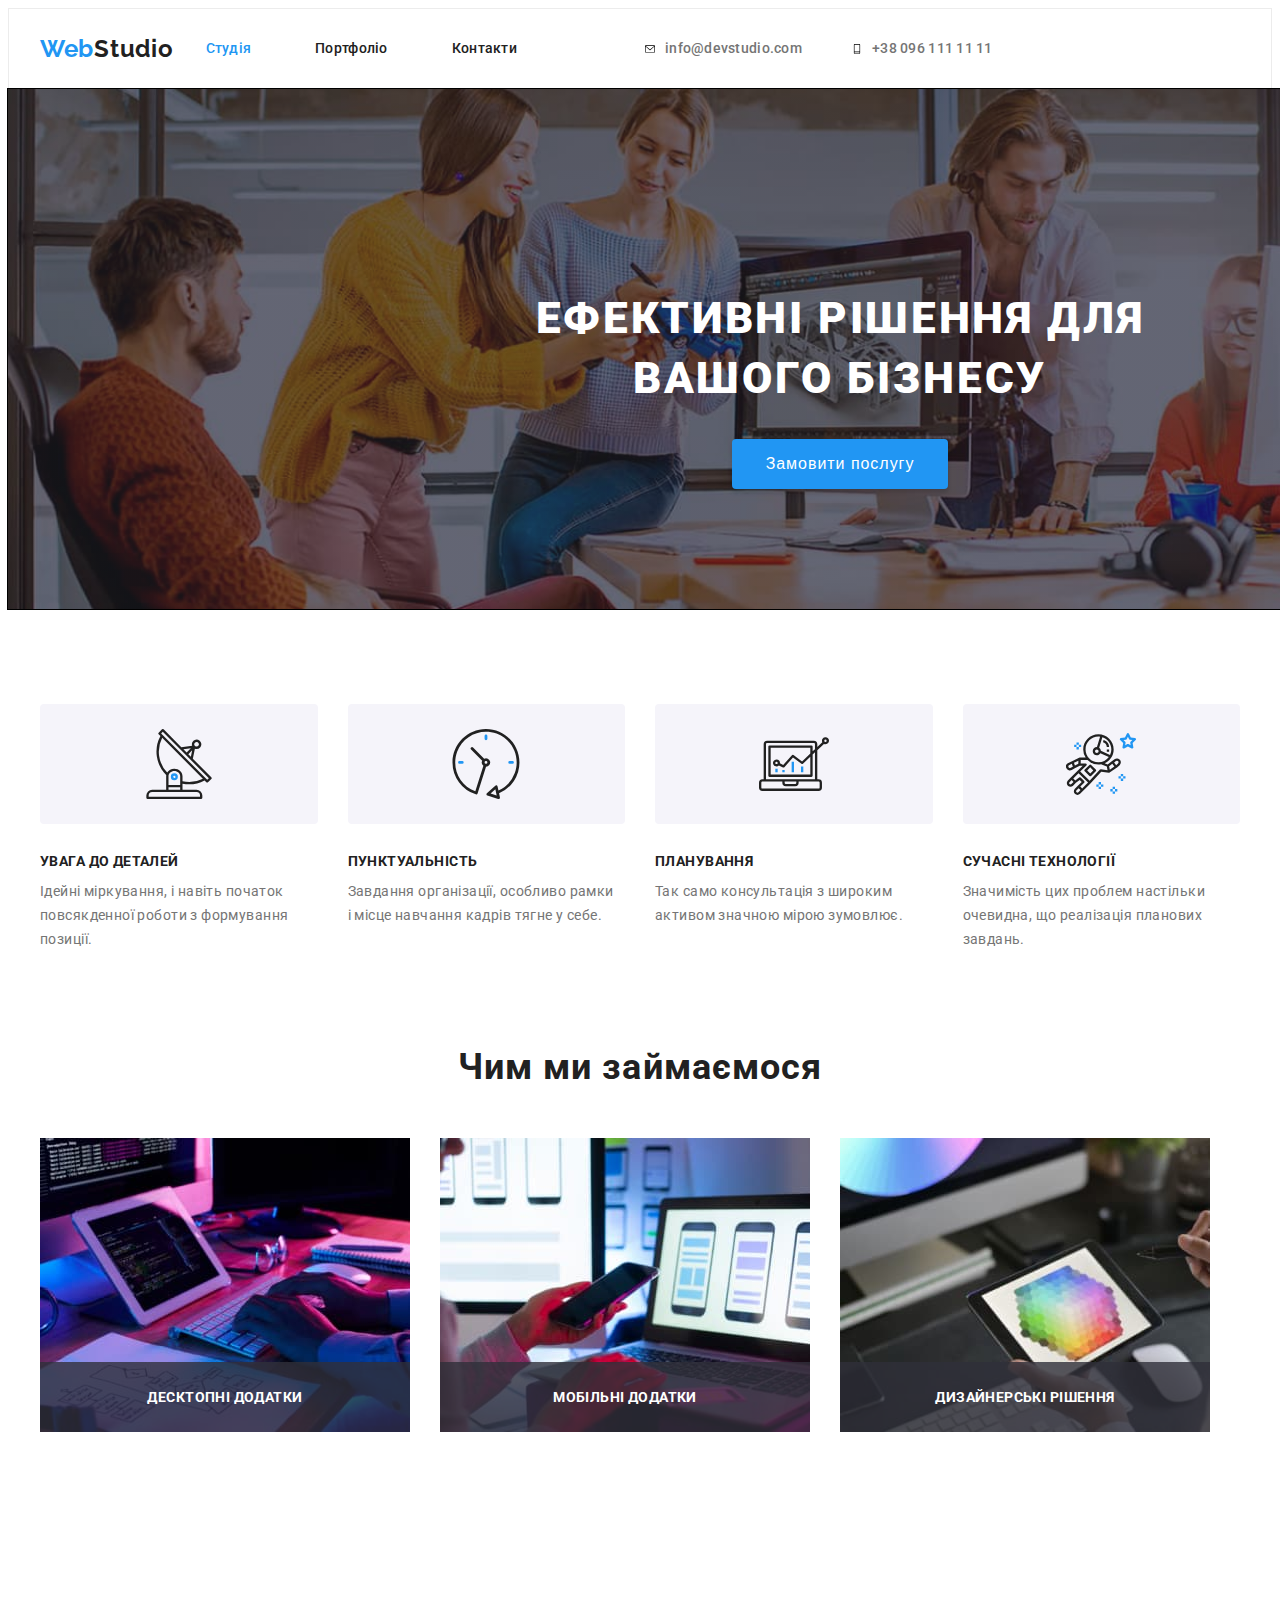
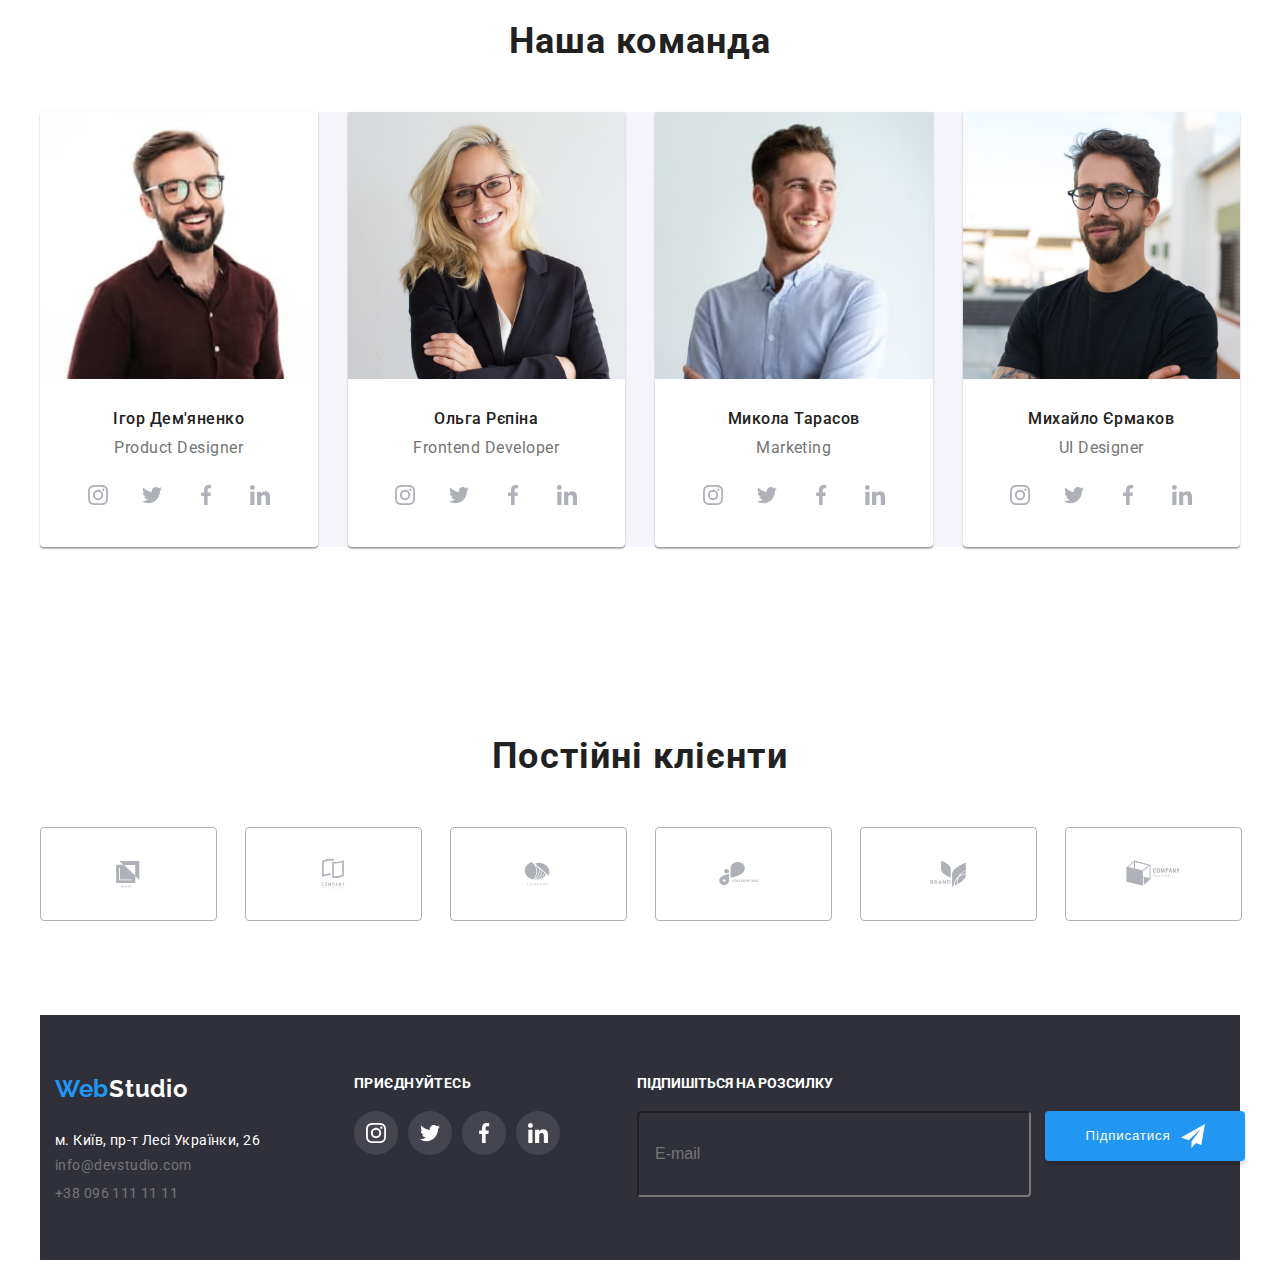
==== commit f19d3ed1: "доопрацювання" ====
--- a/index.html
+++ b/index.html
@@ -197,25 +197,31 @@
           <ul class="img-list list">
             <li>
               <div class="img-list-label">
-                <img
-                  src="./images/comp.jpg"
+                <picture>
+                  <source srcset="./images/label/desk-1x.jpg 1x,
+                  ./images/label/desk-2x.jpg 2x" 
+                  media="(min-width: 1200px)"/>
+                    <img     src="./images/label/desk-1x.jpg"
                   alt="компьютер"
                   width="370"
-                  height="294"
-                />
-                <div class="label-name">
+                  height="294" />
+                </picture>
+                 <div class="label-name">
                   <p>ДЕСКТОПНІ ДОДАТКИ</p>
                 </div>
               </div>
             </li>
             <li>
               <div class="img-list-label">
-                <img
-                  src="./images/mobile.jpg"
-                  alt="телефон"
+                <picture>
+                  <source srcset="./images/label/mob-1x.jpg 1x,
+                  ./images/label/mob-2x.jpg 2x" 
+                  media="(min-width: 1200px)"/>
+                    <img     src="./images/label/mob-1x.jpg"
+                  alt="компьютер"
                   width="370"
-                  height="294"
-                />
+                  height="294" />
+                </picture>
                 <div class="label-name">
                   <p>МОБІЛЬНІ ДОДАТКИ</p>
                 </div>
@@ -223,12 +229,14 @@
             </li>
             <li>
               <div class="img-list-label">
-                <img
-                  src="./images/tablet.jpg"
-                  alt="планшет"
+                <source srcset="./images/label/tab-1x.jpg 1x,
+                  ./images/label/tab-2x.jpg 2x" 
+                  media="(min-width: 1200px)"/>
+                    <img     src="./images/label/tab-1x.jpg"
+                  alt="компьютер"
                   width="370"
-                  height="294"
-                />
+                  height="294" />
+                </picture>
                 <div class="label-name">
                   <p>ДИЗАЙНЕРСЬКІ РІШЕННЯ</p>
                 </div>
@@ -251,7 +259,7 @@
                 media="(min-width: 768px)"/>
                 <source srcset="./images/command/designer-mob-1.jpg 1x,
                 ./images/command/designer-mob-2x.jpg 2x" 
-                media="(min-width: 320px)"/>
+                media="(max-width: 767px)"/>
 
                 <img   class="img" src="./images/command/designer-mob-1.jpg"
                 alt="фото"
@@ -308,7 +316,7 @@
                 media="(min-width: 768px)"/>
                 <source srcset="./images/command/frontend-mob-1.jpg 1x,
                 ./images/command/frontend-mob-2x.jpg 2x" 
-                media="(min-width: 320px)"/>
+                media="(max-width: 767px)"/>
                 <img   class="img" src="./images/command/frontend-mob-1.jpg"
                 alt="фото"
                 width="460"
@@ -364,7 +372,7 @@
                 media="(min-width: 768px)"/>
                 <source srcset="./images/command/marketing-mob-1.jpg 1x,
                 ./images/command/marketing-mob-2x.jpg 2x" 
-                media="(min-width: 320px)"/>
+                media="(max-width: 767px)"/>
 
                 <img   class="img" src="./images/command/marketing-mob-1.jpg"
                 alt="фото"
@@ -420,7 +428,7 @@
                 media="(min-width: 768px)"/>
                 <source srcset="./images/command/ui-mob-1.jpg 1x,
                 ./images/command/ui-mob-2x.jpg 2x" 
-                media="(min-width: 320px)"/>
+                media="(max-width: 767px)"/>
 
                 <img   class="img" src="./images/command/ui-mob-1.jpg"
                 alt="фото"
@@ -514,12 +522,14 @@
         </div>
       </section>
     </main>
-    <footer class="footer">
+                 <footer class="footer">
               <div class="container">
-          <div class="container-logo">
+          <div class="container-logo-soc">
+            <div class="container-logo">
             <a href="./index.html" class="logo-footer link"
               ><span class="logo-blue">Web</span>Studio</a
-            >
+            > 
+            
             <address class="address">
               <a
                 href="https://goo.gl/maps/vG6KCRYgaPiJuEGL6"
@@ -528,7 +538,7 @@
                 class="color-maps link"
                 >м. Київ, пр-т Лесі Українки, 26</a
               >
-              <ul class="list-address">
+                            <ul class="list-address">
                 <li>
                   <a href="mailto:info@devstudio.com" class="color-mail link"
                     >info@devstudio.com</a
@@ -541,8 +551,8 @@
                 </li>
               </ul>
             </address>
-          </div>
-      <div class="social"> 
+          </div> 
+          <div class="social">
             <p class="footer__title-soc">приєднуйтесь</p>
             <ul class="footer__soc-list list">
               <li class="footer__soc-item">
@@ -570,7 +580,8 @@
                 </a>
               </li>
             </ul>
-         </div> 
+          </div>
+       </div>
           <div class="mail-list">
             <b class="title-mail">ПІДПИШІТЬСЯ НА РОЗСИЛКУ</b>
             <form class="group-subscribe">
@@ -591,6 +602,7 @@
             </form>
           </div>
         </div>
+      </div>
              </footer>
   <div class="backdrop is-hidden" data-modal>
       <div class="modal">
--- a/css/main.min.css
+++ b/css/main.min.css
@@ -1 +1 @@
-:root{--main-title-color: #ffffff;--body-title-color: #212121;--body-text-color: #757575;--accent-color: #2196f3;--card-set-gap: 30px;--card-shadow: 0px 2px 1px -1px rgba(0, 0, 0, 0.2), 0px 1px 1px 0px rgba(0, 0, 0, 0.14), 0px 1px 3px 0px rgba(0, 0, 0, 0.12);--timing-function: cubic-bezier(0.4, 0, 0.2, 1);--gradient: linear-gradient( rgba(47, 48, 58, 0.4), rgba(47, 48, 58, 0.4))}.visually-hidden{position:absolute;white-space:nowrap;width:1px;height:1px;overflow:hidden;border:0;padding:0;clip:rect(0 0 0 0);-webkit-clip-path:inset(50%);clip-path:inset(50%);margin:-1px}body{font-family:"Roboto",sans-serif;font-size:14px;color:var(--body-title-color)}.is-hidden{opacity:0;visibility:hidden;pointer-events:none}.container{width:100%;padding-left:15px;padding-right:15px;margin-left:auto;margin-right:auto}@media screen and (min-width: 480px){.container{max-width:480px}}@media screen and (min-width: 768px){.container{max-width:768px}}@media screen and (min-width: 1200px){.container{max-width:1200px}}p,h1,h2,h3,h4,h5,h6{margin:0}img{display:block;height:auto;max-width:100%;width:100%}ul,ol{margin:0}ul{list-style:none;padding-left:0}.div{margin:0}button{cursor:pointer}.link{text-decoration:none;color:inherit}.list{marker:none;padding:0;margin:0;display:flex;gap:30px;flex-wrap:wrap}.btn{background-color:var(--accent-color);width:150px;height:35px;text-align:center;line-height:1.87;letter-spacing:.06em;color:var(--main-title-color);box-shadow:0px 4px 4px rgba(0,0,0,.15);border-radius:4px;border:none;margin-top:30px;font-size:12px}@media screen and (min-width: 480px){.btn{font-size:16px;width:200px;height:50px}}@media screen and (min-width: 768px){.btn{font-size:16px;width:200px;height:50px}}@media screen and (min-width: 1200px){.btn{font-size:16px;width:216px;height:50px}}.button-list{text-align:center}.subscribe{background-color:var(--accent-color);width:216px;height:50px;top:50%;left:50%;justify-content:center;align-items:center;text-align:center;line-height:1.87;letter-spacing:.06em;color:var(--main-title-color);box-shadow:0px 4px 4px rgba(0,0,0,.15);border-radius:4px;border:none;margin-top:20px}.cursor{display:flex;margin-bottom:50px;justify-content:center;gap:8px}.cursor .cursor-btn{background:#f5f4fa;border-radius:4px;border:#f5f4fa;display:inline-block;min-width:73px;min-height:38px;padding:6px 25px 6px 25px;font-weight:500;font-family:inherit;font-size:16px;transition-timing-function:var(--timing-function);transition-delay:250ms;transition-property:color,background-color,box-shadow}.cursor-btn:hover,.cursor-btn:focus{color:var(--main-title-color);background-color:var(--accent-color);box-shadow:0px 3px 1px rgba(0,0,0,.1),0px 1px 2px rgba(0,0,0,.08),0px 2px 2px rgba(0,0,0,.12)}.card-content-link{display:block;transition-timing-function:var(--timing-function);transition-delay:250ms;transition-property:box-shadow,transform}.card-content-link:hover{box-shadow:0px 1px 1px rgba(0,0,0,.12),0px 4px 4px rgba(0,0,0,.06),1px 4px 6px rgba(0,0,0,.16)}.card-content-img{position:relative;overflow:hidden}.card-content-text{position:absolute;top:0;font-size:18px;letter-spacing:.03em;line-height:156%;width:100%;height:100%;background:rgba(33,150,243,.9);color:var(--main-title-color);transition-timing-function:var(--timing-function);transition-delay:250ms;transition-property:transform;transition:transform 250ms linear;transform:translateY(100%)}.card-content-text p{padding-top:63px;padding-bottom:63px;padding-left:24px;padding-right:24px}.item:hover .card-content-text{transform:translateY(0%)}.card-set{list-style:none}.card-set .item{width:calc((100% - 60px)/3);border:1px solid #eee;background:#fff}.check-text{display:flex;align-items:center;font-size:14px;line-height:1.71;color:#757575}.check-input{-webkit-appearance:none;-moz-appearance:none}.check-text::before{content:"";width:16px;height:15px;border:2px solid #212121;border-radius:3px;margin-right:5px;display:flex;align-items:center;justify-content:center;fill:rgba(0,0,0,0)}.check-input:checked+.check-text::before{background-color:var(--accent-color);border-color:rgba(0,0,0,0);background-image:url(../images/check.svg);background-repeat:no-repeat}.client-item{height:auto;width:100%}@media screen and (min-width: 480px){.client-item{max-width:480px}}@media screen and (min-width: 768px){.client-item{width:calc((100% - 60px)/3)}}@media screen and (min-width: 1200px){.client-item{width:calc((100% - 150px)/6)}}.client-item .client-link{width:100%;height:100%;display:flex;align-items:center;justify-content:center;fill:#afb1b8;border:1px solid #afb1b8;border-radius:4px;transition-timing-function:var(--timing-function);transition-delay:250ms;transition-property:fill,border}.client-item .client-link:hover,.client-item .client-link:focus{fill:var(--accent-color);border:1px solid var(--accent-color)}.logo-header{font-family:"Raleway";font-weight:700;font-size:24px;line-height:1.17;letter-spacing:.03em;color:var(--body-title-color)}.logo-footer{font-family:"Raleway";font-weight:700;font-size:26px;line-height:1.19;letter-spacing:.03em;color:#fff;margin-bottom:20px}.logo-blue{color:#2196f3}.modal{padding:40px;width:450px;min-height:609px;background-color:var(--main-title-color);position:absolute;top:50%;left:50%;transform:translate(-50%, -50%) scale(1);transition:transform 300ms linear;box-shadow:0px 1px 3px rgba(0,0,0,.12),0px 1px 1px rgba(0,0,0,.14),0px 2px 1px rgba(0,0,0,.2);border-radius:4px}@media screen and (min-width: 480px){.modal .check-text{font-size:12px}}@media screen and (min-width: 1200px){.modal{width:528px;min-height:581px}}.backdrop.is-hidden .modal{transform:translate(-50%, -50%) scale(0)}.modal__close{width:30px;height:30px;background-color:rgba(0,0,0,0);border:1px solid rgba(0,0,0,.1);border-radius:50%;position:absolute;right:10px;top:10px;display:flex;align-items:center;justify-content:center;cursor:pointer}.modal__close-icon{transition-timing-function:var(--timing-function);transition-delay:250ms;transition-property:fill}.modal__close-icon:hover,.modal__close-icon:focus{fill:var(--accent-color)}.modal__icon{position:absolute;justify-content:center;top:50%;left:15px;transform:translateY(50%);transition-property:fill;transition-timing-function:var(--timing-function);transition-delay:250ms}.modal__send{display:flex;position:absolute;justify-content:center;align-items:center;background-color:var(--accent-color);width:200px;height:50px;line-height:1.87;letter-spacing:.06em;color:var(--main-title-color);box-shadow:0px 4px 4px rgba(0,0,0,.15);border-radius:4px;border:none;transform:translateX(50%)}.section{padding:60px 0;width:100%}@media screen and (min-width: 1200px){.section{padding:94px 0}}.section__title{font-size:36px;line-height:1.17;letter-spacing:.03em;text-align:center;margin-bottom:50px}.section__name{font-weight:500;font-size:16px;line-height:1.19;text-align:center;letter-spacing:.03em;margin-bottom:10px}.section__text{font-size:16px;line-height:1.19;text-align:center;letter-spacing:.03em;color:var(--body-text-color);margin-bottom:16px}.section .work{padding-left:215px;padding-right:215px;padding-top:0;padding-bottom:0}.section-label{display:none}@media screen and (min-width: 768px){.section-label{width:768px;display:none}}@media screen and (min-width: 1200px){.section-label{width:100%;display:flex;gap:30px;flex-wrap:wrap;padding:94px 0}}.soc-list{display:flex;justify-content:center;gap:10px}.soc-item{width:44px;height:44px}.soc-link{width:100%;height:100%;background:var(--main-title-color);border-radius:50%;display:block;display:flex;align-items:center;justify-content:center;fill:#afb1b8;transition-timing-function:var(--timing-function);transition-delay:250ms;transition-property:fill,background-color}.soc-link:hover,.soc-link:focus{fill:var(--main-title-color);background-color:var(--accent-color)}.backdrop{top:0;left:0;width:100%;height:100%;background:rgba(0,0,0,.2);position:fixed;transition:opasity 300ms linear,visibility 300ms linear}.group-title{justify-content:center;display:flex;margin-bottom:12px;font-size:20px;line-height:1.15;text-align:center;letter-spacing:.03em;color:var(--body-title-color)}.command{width:100%}.command-item>.name-work{padding-top:30px;padding-bottom:30px}.command-img-list{background:#f5f4fa;display:flex;gap:30px;flex-wrap:wrap}.command-item{border-radius:0px 0px 4px 4px;box-shadow:0px 1px 3px rgba(0,0,0,.12),0px 1px 1px rgba(0,0,0,.14),0px 2px 1px rgba(0,0,0,.2);background:#fff;width:100%}@media screen and (min-width: 480px){.command-item{max-width:480px}}@media screen and (min-width: 768px){.command-item{width:calc((100% - 30px)/2)}}@media screen and (min-width: 1200px){.command-item{width:calc((100% - 90px)/4)}}.address{margin-top:20px}address{font-style:normal}.list-address{marker:none;padding:0;margin:0;display:flex;flex-direction:column;gap:9px}.contacts,.color-tel-black,.color-mail-black,.studio-black,.color-studio-black{color:var(--body-title-color)}.color-mail:hover,.color-mail:focus,.color-tel:hover,.color-tel:focus{color:var(--accent-color)}.color-mail,.color-tel{letter-spacing:.03em;color:var(--body-text-color);transition-timing-function:var(--timing-function);transition-delay:250ms;transition-property:color}.color-mail{margin-bottom:9px}.color-maps{letter-spacing:.03em;color:var(--main-title-color);margin-bottom:9px;display:inline-block}.color-studio,.color-address,.color-info{color:var(--main-title-color)}.footer{background-color:#2f303a;padding:60px 15px;width:100%;height:100%}.footer>.container{align-items:baseline;justify-content:center;height:auto;display:flex;flex-wrap:wrap;gap:60px;width:100%;text-align:center}@media screen and (min-width: 768px){.footer .logo-footer{font-size:24px}.footer .mail-input{width:450px;height:50px}.footer .subscribe{width:200px;height:50px;margin-top:0}}@media screen and (min-width: 1200px){.footer .mail-input{width:358px;height:50px}.footer .group-subscribe{display:flex;gap:12px}}.footer__title-soc{font-weight:700;margin-bottom:20px;letter-spacing:.03em;text-transform:uppercase;color:var(--main-title-color)}.footer__soc-list{gap:10px;justify-content:center}.footer__soc-item{width:44px;height:44px}.footer__soc-link{width:100%;height:100%;background:rgba(255,255,255,.1);border-radius:50%;display:block;display:flex;align-items:center;justify-content:center;fill:var(--main-title-color);transition-timing-function:var(--timing-function);transition-delay:250ms;transition-property:background-color}.footer__soc-link:hover,.footer__soc-link:focus{background-color:var(--accent-color)}.footer__soc-list{margin:0}.mail-input{width:358px;height:50px;border-radius:4px;background-color:#2f303a;color:rgba(255,255,255,.6);font-size:16px;padding:16px}.icon-subscribe{fill:var(--main-title-color)}.title-mail{color:var(--main-title-color)}.form-input{width:100%;height:40px;margin:0;padding:5px 30px;font:inherit;border-radius:4px;border:1px solid rgba(33,33,33,.2);outline:rgba(0,0,0,0);transition-property:border-color;transition-timing-function:var(--timing-function);transition-delay:250ms}.form-input:focus{border-color:var(--accent-color)}.form-label{display:block;margin-bottom:4px;margin-left:4px;font-size:12px;letter-spacing:.01em;color:#757575;line-height:1.17}.form-fild-check{display:flex;justify-content:center;margin-bottom:30px}.form-comment-label{display:block;margin-bottom:4px;margin-left:4px;font-size:12px;letter-spacing:.01em;color:#757575;line-height:1.17}.form-comment{display:flex;flex-direction:column;margin-bottom:20px;position:relative;width:100%}.form-fild{display:flex;flex-direction:column;margin-bottom:10px;width:100%;position:relative}.form-input:focus+.modal__icon{fill:var(--accent-color)}.group-subscribe{margin-top:20px}.terms-contract{color:var(--accent-color);margin-left:5px}textarea{resize:none}.label-name{position:absolute;bottom:0;width:370px;height:70px;color:var(--main-title-color);background:rgba(47,48,58,.8);text-align:center;letter-spacing:.03em;text-transform:uppercase}.label-name>p{margin-top:27px;margin-bottom:27px;font-weight:700}.text-input{padding-left:16px;padding-top:12px;width:100%;height:120px;border:1px solid rgba(33,33,33,.2);outline:rgba(0,0,0,0);border-radius:4px;transition-property:border-color;transition-timing-function:var(--timing-function);transition-delay:250ms}.text-input:focus{border-color:var(--accent-color)}.text-input::-moz-placeholder{font-size:12px;fill:rgba(117,117,117,.5);line-height:1.17}.text-input:-ms-input-placeholder{font-size:12px;fill:rgba(117,117,117,.5);line-height:1.17}.text-input::placeholder{font-size:12px;fill:rgba(117,117,117,.5);line-height:1.17}.header{padding:7px 15px;border:1px solid #ececec;height:100%;width:100%}.header__navigation{display:flex;align-items:center}.header__nav{gap:50px;text-align:center;margin-left:93px;padding-left:0;display:none}.header__contact{gap:50px;text-align:center;margin-left:auto;align-items:center;display:none}.header .mob-mail-icon,.header .mob-tel-icon{display:none}@media screen and (min-width: 768px){.header__nav{display:flex;margin-left:88px;margin-right:96px}.header__contact{display:flex;flex-wrap:wrap;gap:10px;font-size:12px;line-height:1.1666666667;letter-spacing:.02em}.header .button-menu-open{display:none}}@media screen and (min-width: 1200px){.header__nav{display:flex}.header__contact{display:flex}.header .button-menu-open{display:none}}.header__nav-link{font-weight:500;line-height:1.14;letter-spacing:.02em;color:var(--body-title-color);min-width:45px;min-height:16px;display:inline-block;position:relative;transition-property:color;transition-timing-function:var(--timing-function);transition-delay:250ms}.header__container{display:flex}.header__nav-link:hover,.header__nav-link:focus,.header__contact-mail:hover,.header__contact-mail:focus,.header__contact-tel:hover,.header__contact-tel:focus{color:var(--accent-color)}.header__studio::after,.header__portfolio::after{content:"";position:absolute;display:inline-block;bottom:-32px;left:0;height:4px;width:100%;border-radius:2px;background:var(--accent-color)}.header__contact-mail,.header__contact-tel{font-weight:500;line-height:1.14;letter-spacing:.02em;color:var(--body-text-color);display:inline-block;transition-timing-function:var(--timing-function);transition-delay:250ms;transition-property:fill}.header__contact .header__contact-mail{display:flex;gap:10px}.header__mail-icon{transition-timing-function:var(--timing-function);transition-delay:250ms;transition-property:fill}.header__contact-mail:hover .header__mail-icon{fill:var(--accent-color)}.header__contact .header__contact-tel{display:flex;gap:10px}.header__tel-icon{transition-timing-function:var(--timing-function);transition-delay:250ms;transition-property:fill}.header__contact-tel:hover .header__tel-icon{fill:var(--accent-color)}.header__studio{color:var(--accent-color)}.header__portfolio{color:var(--accent-color)}.mob-menu{width:100vw;height:100vh;top:0;background-color:var(--main-title-color);position:fixed;z-index:1;padding-top:48px;padding-bottom:48px}.mob-menu>.container{height:100%;display:flex;flex-direction:column;justify-content:space-between;overflow:auto}.mob-nav-list:not(:last-child){margin-bottom:32px}.mob-nav-link{font-weight:500;font-size:40px;line-height:1.18;letter-spacing:.02em;color:#212121}.mob-contact-list{margin-bottom:32px}.mob-contact-tel{font-size:34px;line-height:1.1764705882;letter-spacing:.02em;color:#2196f3}.mob-studio{color:#2196f3}.mob-contact-mail{font-size:24px;line-height:1.1666666667;letter-spacing:.02em;color:#757575}.button-menu-open{margin-left:auto;background-color:var(--main-title-color);border:var(--main-title-color)}.button-menu-open .icon-menu-open{background-color:var(--main-title-color);border:var(--main-title-color)}.button-menu-close{margin-left:auto;display:block;background-color:var(--main-title-color);border:var(--main-title-color)}.button-menu-close .icon-menu-close{background-color:var(--main-title-color);border:var(--main-title-color)}.mob-soc-link{font-size:18px;line-height:1.2222222222;letter-spacing:.02em;color:#2196f3}.hero{text-align:center;background-color:#2f303a;color:var(--main-title-color);padding:118px 0;max-width:100%;margin-left:auto;margin-right:auto;outline:1px solid #000;background:#c4c4c4;background-repeat:no-repeat;background-size:cover;background-position:center;background-image:var(--gradient),url(../images/hero-mob.jpg);margin:0 auto;margin-left:auto;margin-right:auto}@media(min-device-pixel-ratio: 2),(-webkit-min-device-pixel-ratio: 2),(min-resolution: 192dpi),(min-resolution: 2dppx){.hero{background-image:var(--gradient),url(../images/hero-mob-2x.jpg)}}@media screen and (min-width: 480px){.hero{padding:118px 60px}}@media screen and (min-width: 768px){.hero{padding:118px 204px;background-image:var(--gradient),url(../images/hero-tab.jpg)}}@media screen and (min-width: 768px)and (min-device-pixel-ratio: 2),screen and (min-width: 768px)and (-webkit-min-device-pixel-ratio: 2),screen and (min-width: 768px)and (min-resolution: 192dpi),screen and (min-width: 768px)and (min-resolution: 2dppx){.hero{background-image:var(--gradient),url(../images/hero-tab-2x.jpg)}}@media screen and (min-width: 1200px){.hero{padding:200px 200px;background-image:var(--gradient),url(../images/overlay.jpg)}}@media screen and (min-width: 1200px)and (min-device-pixel-ratio: 2),screen and (min-width: 1200px)and (-webkit-min-device-pixel-ratio: 2),screen and (min-width: 1200px)and (min-resolution: 192dpi),screen and (min-width: 1200px)and (min-resolution: 2dppx){.hero{background-image:var(--gradient),url(../images/hero-desk-2x.jpg)}}@media screen and (min-width: 1600px){.hero{padding:200px 452px}}@media screen and (min-width: 480px){.hero .container{max-width:480px}}@media screen and (min-width: 768px){.hero .container{max-width:768px}}@media screen and (min-width: 1200px){.hero .container{max-width:1200px}}.hero__title{font-weight:900;font-size:18px;line-height:1.62;letter-spacing:.06em;text-align:center;text-transform:uppercase}@media screen and (min-width: 480px){.hero__title{font-size:26px}}@media screen and (min-width: 768px){.hero__title{font-size:26px}}@media screen and (min-width: 1200px){.hero__title{font-size:44px;line-height:1.36}}.img-list-label{position:relative}.img-list{padding:0;margin:0;display:flex;gap:var(--card-set-gap)}.work-title{margin-top:30px;margin-bottom:10px;font-size:14px;line-height:1.14;letter-spacing:.03em;text-transform:uppercase;margin-bottom:10px}.work-text{line-height:1.71;letter-spacing:.03em;color:var(--body-text-color);width:270px}.work-list{height:auto;width:100%}@media screen and (min-width: 768px){.work-list{width:calc((100% - 30px)/2)}}@media screen and (min-width: 1200px){.work-list{width:calc((100% - 90px)/4)}}.work-group-link{height:120px;background:#f5f4fa;border-radius:4px;display:flex;align-items:center;justify-content:center;fill:var(--main-title-color)}.work-about{display:flex;gap:30px;flex-wrap:wrap}.portfolio__title-list{font-size:18px;line-height:2;letter-spacing:.06em;padding-left:24px;padding-right:24px;padding-top:20px}.portfolio__text{font-size:16px;line-height:1.88;letter-spacing:.03em;color:var(--body-text-color);padding-left:24px;padding-right:24px;padding-top:4px;padding-bottom:20px}/*# sourceMappingURL=main.min.css.map */+:root{--main-title-color: #ffffff;--body-title-color: #212121;--body-text-color: #757575;--accent-color: #2196f3;--card-set-gap: 30px;--card-shadow: 0px 2px 1px -1px rgba(0, 0, 0, 0.2), 0px 1px 1px 0px rgba(0, 0, 0, 0.14), 0px 1px 3px 0px rgba(0, 0, 0, 0.12);--timing-function: cubic-bezier(0.4, 0, 0.2, 1);--gradient: linear-gradient( rgba(47, 48, 58, 0.4), rgba(47, 48, 58, 0.4))}.visually-hidden{position:absolute;white-space:nowrap;width:1px;height:1px;overflow:hidden;border:0;padding:0;clip:rect(0 0 0 0);-webkit-clip-path:inset(50%);clip-path:inset(50%);margin:-1px}body{font-family:"Roboto",sans-serif;font-size:14px;color:var(--body-title-color)}.is-hidden{opacity:0;visibility:hidden;pointer-events:none}.container{padding-left:15px;padding-right:15px;margin-left:auto;margin-right:auto}@media screen and (min-width: 480px){.container{width:480px}}@media screen and (min-width: 768px){.container{width:768px}}@media screen and (min-width: 1200px){.container{width:1200px}}p,h1,h2,h3,h4,h5,h6{margin:0}img{display:block;height:auto;max-width:100%;width:100%}ul,ol{margin:0}ul{list-style:none;padding-left:0}.div{margin:0}button{cursor:pointer}.link{text-decoration:none;color:inherit}.list{marker:none;padding:0;margin:0;display:flex;gap:30px;flex-wrap:wrap}.btn{background-color:var(--accent-color);width:150px;height:35px;text-align:center;line-height:1.87;letter-spacing:.06em;color:var(--main-title-color);box-shadow:0px 4px 4px rgba(0,0,0,.15);border-radius:4px;border:none;margin-top:30px;font-size:12px}@media screen and (min-width: 480px){.btn{font-size:16px;width:200px;height:50px}}@media screen and (min-width: 768px){.btn{font-size:16px;width:200px;height:50px}}@media screen and (min-width: 1200px){.btn{font-size:16px;width:216px;height:50px}}.button-list{text-align:center}.subscribe{background-color:var(--accent-color);width:216px;height:50px;top:50%;left:50%;justify-content:center;align-items:center;text-align:center;line-height:1.87;letter-spacing:.06em;color:var(--main-title-color);box-shadow:0px 4px 4px rgba(0,0,0,.15);border-radius:4px;border:none;margin-top:20px}.cursor{display:flex;margin-bottom:50px;justify-content:center;gap:8px}.cursor .cursor-btn{background:#f5f4fa;border-radius:4px;border:#f5f4fa;display:inline-block;min-width:73px;min-height:38px;padding:6px 25px 6px 25px;font-weight:500;font-family:inherit;font-size:16px;transition-timing-function:var(--timing-function);transition-delay:250ms;transition-property:color,background-color,box-shadow}.cursor-btn:hover,.cursor-btn:focus{color:var(--main-title-color);background-color:var(--accent-color);box-shadow:0px 3px 1px rgba(0,0,0,.1),0px 1px 2px rgba(0,0,0,.08),0px 2px 2px rgba(0,0,0,.12)}.card-content-link{display:block;transition-timing-function:var(--timing-function);transition-delay:250ms;transition-property:box-shadow,transform}.card-content-link:hover{box-shadow:0px 1px 1px rgba(0,0,0,.12),0px 4px 4px rgba(0,0,0,.06),1px 4px 6px rgba(0,0,0,.16)}.card-content-img{position:relative;overflow:hidden}.card-content-text{position:absolute;top:0;font-size:18px;letter-spacing:.03em;line-height:156%;width:100%;height:100%;background:rgba(33,150,243,.9);color:var(--main-title-color);transition-timing-function:var(--timing-function);transition-delay:250ms;transition-property:transform;transition:transform 250ms linear;transform:translateY(100%)}.card-content-text p{padding-top:63px;padding-bottom:63px;padding-left:24px;padding-right:24px}.item:hover .card-content-text{transform:translateY(0%)}.card-set{list-style:none}.card-set .item{width:calc((100% - 60px)/3);border:1px solid #eee;background:#fff}.check-text{display:flex;align-items:center;font-size:14px;line-height:1.71;color:#757575}.check-input{-webkit-appearance:none;-moz-appearance:none}.check-text::before{content:"";width:16px;height:15px;border:2px solid #212121;border-radius:3px;margin-right:5px;display:flex;align-items:center;justify-content:center;fill:rgba(0,0,0,0)}.check-input:checked+.check-text::before{background-color:var(--accent-color);border-color:rgba(0,0,0,0);background-image:url(../images/check.svg);background-repeat:no-repeat}.client-item{height:auto;width:100%}@media screen and (min-width: 320px){.client-item{width:calc((100% - 30px)/2)}}@media screen and (min-width: 768px){.client-item{width:calc((100% - 60px)/3)}}@media screen and (min-width: 1200px){.client-item{width:calc((100% - 150px)/6)}}.client-item .client-link{width:100%;height:92px;display:flex;align-items:center;justify-content:center;fill:#afb1b8;border:1px solid #afb1b8;border-radius:4px;transition-timing-function:var(--timing-function);transition-delay:250ms;transition-property:fill,border}.client-item .client-link:hover,.client-item .client-link:focus{fill:var(--accent-color);border:1px solid var(--accent-color)}.logo-header{font-family:"Raleway";font-weight:700;font-size:24px;line-height:1.17;letter-spacing:.03em;color:var(--body-title-color)}.logo-footer{font-family:"Raleway";font-weight:700;font-size:26px;line-height:1.19;letter-spacing:.03em;color:#fff;margin-bottom:20px}.logo-blue{color:#2196f3}.modal{padding:40px;width:450px;min-height:609px;background-color:var(--main-title-color);position:absolute;top:50%;left:50%;transform:translate(-50%, -50%) scale(1);transition:transform 300ms linear;box-shadow:0px 1px 3px rgba(0,0,0,.12),0px 1px 1px rgba(0,0,0,.14),0px 2px 1px rgba(0,0,0,.2);border-radius:4px}@media screen and (min-width: 480px){.modal .check-text{font-size:12px}}@media screen and (min-width: 1200px){.modal{width:528px;min-height:581px}.modal .check-text{font-size:14px}.modal .text-input{font-size:12px}.modal .modal__send{transform:translateX(65%)}}.backdrop.is-hidden .modal{transform:translate(-50%, -50%) scale(0)}.modal__close{width:30px;height:30px;background-color:rgba(0,0,0,0);border:1px solid rgba(0,0,0,.1);border-radius:50%;position:absolute;right:10px;top:10px;display:flex;align-items:center;justify-content:center;cursor:pointer}.modal__close-icon{transition-timing-function:var(--timing-function);transition-delay:250ms;transition-property:fill}.modal__close-icon:hover,.modal__close-icon:focus{fill:var(--accent-color)}.modal__icon{position:absolute;justify-content:center;top:50%;left:15px;transform:translateY(50%);transition-property:fill;transition-timing-function:var(--timing-function);transition-delay:250ms}.modal__send{display:flex;position:absolute;justify-content:center;align-items:center;background-color:var(--accent-color);width:200px;height:50px;line-height:1.87;letter-spacing:.06em;color:var(--main-title-color);box-shadow:0px 4px 4px rgba(0,0,0,.15);border-radius:4px;border:none;transform:translateX(50%)}.section{padding:60px 0;width:100%}@media screen and (min-width: 1200px){.section{padding:94px 0}}.section__title{font-size:36px;line-height:1.17;letter-spacing:.03em;text-align:center;margin-bottom:50px}.section__name{font-weight:500;font-size:16px;line-height:1.19;text-align:center;letter-spacing:.03em;margin-bottom:10px}.section__text{font-size:16px;line-height:1.19;text-align:center;letter-spacing:.03em;color:var(--body-text-color);margin-bottom:16px}.section .work{padding-left:215px;padding-right:215px;padding-top:0;padding-bottom:0}.section-label{display:none}@media screen and (min-width: 768px){.section-label{width:768px;display:none}}@media screen and (min-width: 1200px){.section-label{width:100%;display:flex;gap:30px;flex-wrap:wrap;padding-bottom:94px;padding-top:0}}.soc-list{display:flex;justify-content:center;gap:10px}.soc-item{width:44px;height:44px}.soc-link{width:100%;height:100%;background:var(--main-title-color);border-radius:50%;display:block;display:flex;align-items:center;justify-content:center;fill:#afb1b8;transition-timing-function:var(--timing-function);transition-delay:250ms;transition-property:fill,background-color}.soc-link:hover,.soc-link:focus{fill:var(--main-title-color);background-color:var(--accent-color)}.backdrop{top:0;left:0;width:100%;height:100%;background:rgba(0,0,0,.2);position:fixed;transition:opasity 300ms linear,visibility 300ms linear}.group-title{justify-content:center;display:flex;margin-bottom:12px;font-size:20px;line-height:1.15;text-align:center;letter-spacing:.03em;color:var(--body-title-color)}.command{width:100%}.command-item>.name-work{padding-top:30px;padding-bottom:30px}.command-img-list{background:#f5f4fa;display:flex;gap:30px;flex-wrap:wrap}.command-item{border-radius:0px 0px 4px 4px;box-shadow:0px 1px 3px rgba(0,0,0,.12),0px 1px 1px rgba(0,0,0,.14),0px 2px 1px rgba(0,0,0,.2);background:#fff;width:100%}@media screen and (min-width: 480px){.command-item{max-width:480px}}@media screen and (min-width: 768px){.command-item{width:calc((100% - 30px)/2)}}@media screen and (min-width: 1200px){.command-item{width:calc((100% - 90px)/4)}}.address{margin-top:28px;margin-bottom:60px;gap:12px}address{font-style:normal}.list-address{marker:none;padding:0;margin:0;display:flex;flex-direction:column;gap:9px}.contacts,.color-tel-black,.color-mail-black,.studio-black,.color-studio-black{color:var(--body-title-color)}.color-mail:hover,.color-mail:focus,.color-tel:hover,.color-tel:focus{color:var(--accent-color)}.color-mail,.color-tel{letter-spacing:.03em;color:var(--body-text-color);transition-timing-function:var(--timing-function);transition-delay:250ms;transition-property:color}.color-mail{margin-bottom:9px}.color-maps{letter-spacing:.03em;color:var(--main-title-color);margin-bottom:9px;display:inline-block}.color-studio,.color-address,.color-info{color:var(--main-title-color)}.footer{background-color:#2f303a;margin-left:auto;margin-right:auto}.footer .container-logo-soc{justify-content:space-between}.footer>.container{text-align:center;justify-content:center;display:flex;flex-wrap:wrap;width:100%;padding-top:60px;padding-bottom:60px}@media screen and (min-width: 480px){.footer{max-width:480px}}@media screen and (min-width: 768px){.footer{max-width:768px}.footer .address{margin-bottom:0}.footer .list-address{gap:12px}.footer .container-logo-soc{justify-content:space-around;display:flex;gap:165px;margin-bottom:60px}.footer .logo-footer{font-size:24px}.footer .mail-input{width:450px;height:50px}.footer .group-subscribe{display:flex;flex-direction:column;gap:20px}.footer .subscribe{width:200px;height:50px;margin-top:0;display:inline-flex;justify-content:center;gap:10px;transform:translateX(70%)}}@media screen and (min-width: 1200px){.footer{max-width:1200px}.footer .container{display:flex;flex-wrap:wrap;justify-content:space-between;text-align:left;padding-top:60px;padding-bottom:45px}.footer .group-subscribe{display:flex;flex-wrap:wrap;justify-content:space-between;gap:12px;flex-direction:row}.footer .subscribe{transform:translateX(-5%)}.footer .container-logo-soc{justify-content:space-between;display:flex;gap:94px;margin:0}.footer .mail-input{width:358px;height:50px}}.footer__title-soc{font-weight:700;margin-bottom:20px;letter-spacing:.03em;text-transform:uppercase;color:var(--main-title-color)}.footer__soc-list{gap:10px;justify-content:center;padding-bottom:60px}.footer__soc-item{width:44px;height:44px}.footer__soc-link{width:100%;height:100%;background:rgba(255,255,255,.1);border-radius:50%;display:block;display:flex;align-items:center;justify-content:center;fill:var(--main-title-color);transition-timing-function:var(--timing-function);transition-delay:250ms;transition-property:background-color}.footer__soc-link:hover,.footer__soc-link:focus{background-color:var(--accent-color)}.footer__soc-list{margin:0}.mail-input{width:358px;height:50px;border-radius:4px;background-color:#2f303a;color:rgba(255,255,255,.6);font-size:16px;padding:16px}.icon-subscribe{fill:var(--main-title-color)}.title-mail{color:var(--main-title-color)}.form-input{width:100%;height:40px;margin:0;padding:5px 30px;font:inherit;border-radius:4px;border:1px solid rgba(33,33,33,.2);outline:rgba(0,0,0,0);transition-property:border-color;transition-timing-function:var(--timing-function);transition-delay:250ms}.form-input:focus{border-color:var(--accent-color)}.form-label{display:block;margin-bottom:4px;margin-left:4px;font-size:12px;letter-spacing:.01em;color:#757575;line-height:1.17}.form-fild-check{display:flex;justify-content:center;margin-bottom:30px}.form-comment-label{display:block;margin-bottom:4px;margin-left:4px;font-size:12px;letter-spacing:.01em;color:#757575;line-height:1.17}.form-comment{display:flex;flex-direction:column;margin-bottom:20px;position:relative;width:100%}.form-fild{display:flex;flex-direction:column;margin-bottom:10px;width:100%;position:relative}.form-input:focus+.modal__icon{fill:var(--accent-color)}.group-subscribe{margin-top:20px}.terms-contract{color:var(--accent-color);margin-left:5px}textarea{resize:none}.label-name{position:absolute;bottom:0;width:370px;height:70px;color:var(--main-title-color);background:rgba(47,48,58,.8);text-align:center;letter-spacing:.03em;text-transform:uppercase}.label-name>p{margin-top:27px;margin-bottom:27px;font-weight:700}.text-input{padding-left:16px;padding-top:12px;width:100%;height:120px;border:1px solid rgba(33,33,33,.2);outline:rgba(0,0,0,0);border-radius:4px;transition-property:border-color;transition-timing-function:var(--timing-function);transition-delay:250ms}.text-input:focus{border-color:var(--accent-color)}.text-input::-moz-placeholder{font-size:12px;fill:rgba(117,117,117,.5);line-height:1.17}.text-input:-ms-input-placeholder{font-size:12px;fill:rgba(117,117,117,.5);line-height:1.17}.text-input::placeholder{font-size:12px;fill:rgba(117,117,117,.5);line-height:1.17}.header{border:1px solid #ececec}.header__navigation{display:flex;align-items:center}.header__nav{text-align:center;display:none}.header__contact{gap:50px;text-align:center;align-items:center;display:none}.header .mob-mail-icon,.header .mob-tel-icon{display:none}@media screen and (min-width: 768px){.header__nav{display:flex;padding-right:96px}.header__contact{display:flex;flex-wrap:wrap;gap:10px;font-size:12px;line-height:1.1666666667;letter-spacing:.02em}.header .button-menu-open{display:none}}@media screen and (min-width: 1200px){.header__nav{display:flex}.header__contact{display:flex;font-size:14px;gap:50px}.header .button-menu-open{display:none}}.header__nav-link{font-weight:500;line-height:1.14;letter-spacing:.02em;color:var(--body-title-color);min-width:45px;min-height:16px;padding:32px 32px;display:block;position:relative;transition-property:color;transition-timing-function:var(--timing-function);transition-delay:250ms}.header__container{display:flex}.header__nav-link:hover,.header__nav-link:focus,.header__contact-mail:hover,.header__contact-mail:focus,.header__contact-tel:hover,.header__contact-tel:focus{color:var(--accent-color)}.header__studio::after,.header__portfolio::after{content:"";position:absolute;display:inline-block;bottom:-32px;left:0;height:4px;width:100%;border-radius:2px;background:var(--accent-color)}.header__contact-mail,.header__contact-tel{font-weight:500;line-height:1.14;letter-spacing:.02em;color:var(--body-text-color);display:inline-block;transition-timing-function:var(--timing-function);transition-delay:250ms;transition-property:fill}.header__contact .header__contact-mail{display:flex;gap:10px}.header__mail-icon{transition-timing-function:var(--timing-function);transition-delay:250ms;transition-property:fill}.header__contact-mail:hover .header__mail-icon{fill:var(--accent-color)}.header__contact .header__contact-tel{display:flex;gap:10px}.header__tel-icon{transition-timing-function:var(--timing-function);transition-delay:250ms;transition-property:fill}.header__contact-tel:hover .header__tel-icon{fill:var(--accent-color)}.header__studio{color:var(--accent-color)}.header__portfolio{color:var(--accent-color)}.mob-menu{width:100vw;height:100vh;top:0;background-color:var(--main-title-color);position:fixed;z-index:1;padding-top:48px;padding-bottom:48px}.mob-menu>.container{height:100%;display:flex;flex-direction:column;justify-content:space-between;overflow:auto}.mob-nav-list{margin-left:25px}.mob-nav-list:not(:last-child){margin-bottom:32px}.mob-nav-link{font-weight:500;font-size:40px;line-height:1.18;letter-spacing:.02em;color:#212121}.mob-contact-list{margin-bottom:32px;margin-left:25px}.mob-contact-tel{font-size:34px;line-height:1.1764705882;letter-spacing:.02em;color:#2196f3}.mob-studio{color:#2196f3}.mob-contact-mail{font-size:24px;line-height:1.1666666667;letter-spacing:.02em;color:#757575;margin-left:25px}.button-menu-open{margin-left:auto;background-color:var(--main-title-color);border:var(--main-title-color)}.button-menu-open .icon-menu-open{background-color:var(--main-title-color);border:var(--main-title-color)}.button-menu-close{margin-left:auto;display:block;background-color:var(--main-title-color);border:var(--main-title-color)}.button-menu-close .icon-menu-close{background-color:var(--main-title-color);border:var(--main-title-color)}.mob-soc-link{font-size:18px;line-height:1.2222222222;letter-spacing:.02em;color:#2196f3}.mob-soc-list{margin-left:25px;gap:20px}.mob-soc-link::after{content:" ";width:1px;height:22px;position:absolute;background-color:rgba(33,33,33,.2);transform:translateX(10px)}.hero{text-align:center;background-color:#2f303a;color:var(--main-title-color);padding:118px 0;max-width:100%;margin-left:auto;margin-right:auto;outline:1px solid #000;background:#c4c4c4;background-repeat:no-repeat;background-size:cover;background-position:center;background-image:var(--gradient),url(../images/hero-mob.jpg);margin:0 auto;margin-left:auto;margin-right:auto}@media(min-device-pixel-ratio: 2),(-webkit-min-device-pixel-ratio: 2),(min-resolution: 192dpi),(min-resolution: 2dppx){.hero{background-image:var(--gradient),url(../images/hero-mob-2x.jpg)}}@media screen and (min-width: 480px){.hero{padding:118px 60px}}@media screen and (min-width: 768px){.hero{padding:118px 204px;transform:translateY(-1px);background-image:var(--gradient),url(../images/hero-tab.jpg)}}@media screen and (min-width: 768px)and (min-device-pixel-ratio: 2),screen and (min-width: 768px)and (-webkit-min-device-pixel-ratio: 2),screen and (min-width: 768px)and (min-resolution: 192dpi),screen and (min-width: 768px)and (min-resolution: 2dppx){.hero{background-image:var(--gradient),url(../images/hero-tab-2x.jpg)}}@media screen and (min-width: 1200px){.hero{padding:200px 200px;background-image:var(--gradient),url(../images/overlay.jpg)}}@media screen and (min-width: 1200px)and (min-device-pixel-ratio: 2),screen and (min-width: 1200px)and (-webkit-min-device-pixel-ratio: 2),screen and (min-width: 1200px)and (min-resolution: 192dpi),screen and (min-width: 1200px)and (min-resolution: 2dppx){.hero{background-image:var(--gradient),url(../images/hero-desk-2x.jpg)}}@media screen and (min-width: 1600px){.hero{padding:200px 452px}}@media screen and (min-width: 480px){.hero .container{max-width:360px;height:84px}}@media screen and (min-width: 768px){.hero .container{max-width:360px;height:84px}}@media screen and (min-width: 1200px){.hero .container{max-width:696px;height:120px}}.hero__title{font-weight:900;font-size:18px;line-height:1.62;letter-spacing:.06em;text-align:center;text-transform:uppercase}@media screen and (min-width: 480px){.hero__title{font-size:26px}}@media screen and (min-width: 768px){.hero__title{font-size:26px}}@media screen and (min-width: 1200px){.hero__title{font-size:44px;line-height:1.36}}.img-list-label{position:relative}.img-list{padding:0;margin:0;display:flex;gap:var(--card-set-gap)}.work-title{margin-top:30px;margin-bottom:10px;font-size:14px;line-height:1.14;letter-spacing:.03em;text-transform:uppercase;text-align:center;margin-bottom:10px}@media screen and (min-width: 768px){.work-title{text-align:left}}.work-text{line-height:1.71;letter-spacing:.03em;color:var(--body-text-color);width:270px}.work-list{height:auto;width:100%}@media screen and (min-width: 768px){.work-list{width:calc((100% - 30px)/2)}}@media screen and (min-width: 1200px){.work-list{width:calc((100% - 90px)/4)}}.work-group-link{height:120px;background:#f5f4fa;border-radius:4px;display:flex;align-items:center;justify-content:center;fill:var(--main-title-color)}.work-about{display:flex;gap:30px;flex-wrap:wrap}.portfolio__title-list{font-size:18px;line-height:2;letter-spacing:.06em;padding-left:24px;padding-right:24px;padding-top:20px}.portfolio__text{font-size:16px;line-height:1.88;letter-spacing:.03em;color:var(--body-text-color);padding-left:24px;padding-right:24px;padding-top:4px;padding-bottom:20px}/*# sourceMappingURL=main.min.css.map */